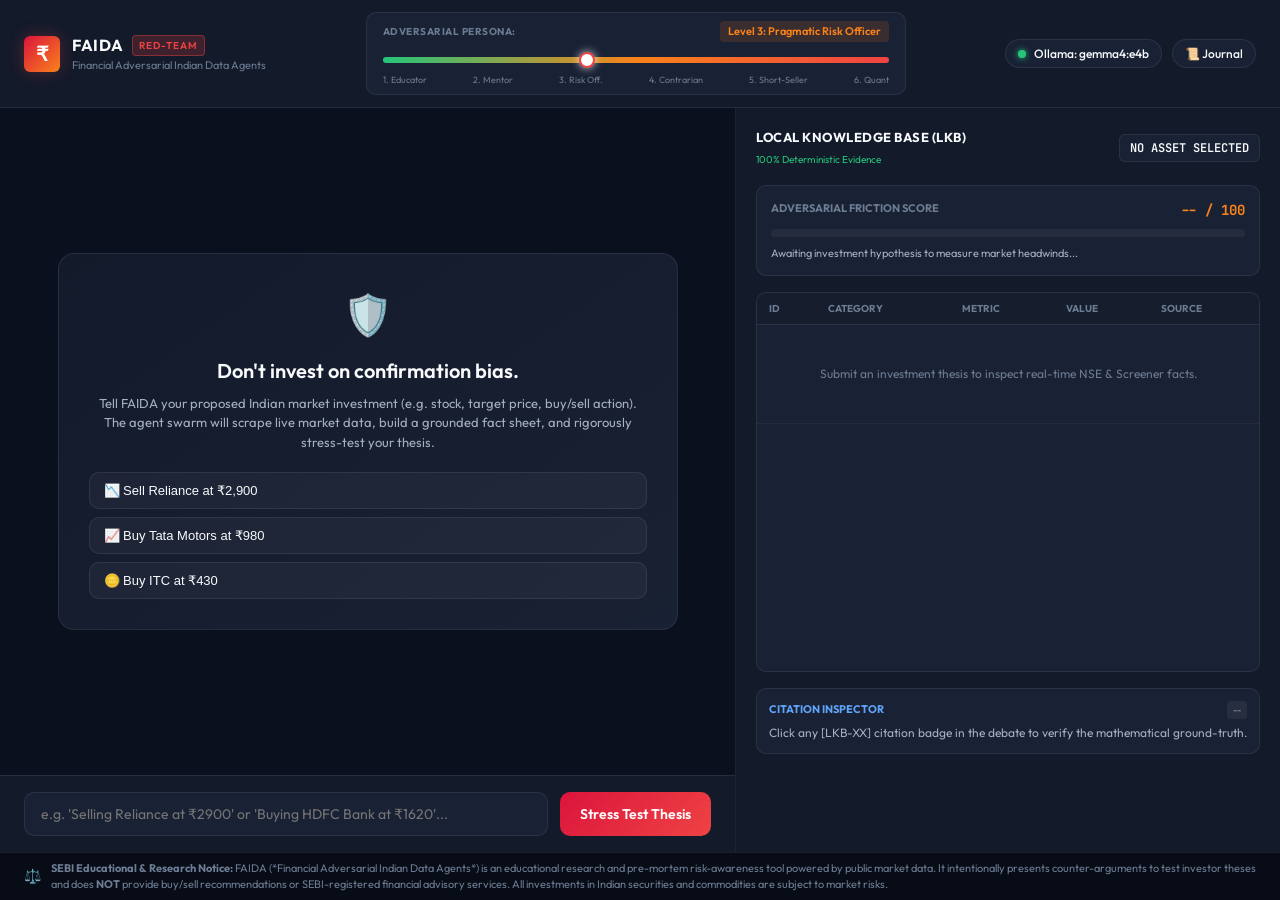
==== frontend/index.html @ bcebb9e6 "feat(phase-3): build FastAPI IPC server, glassmorphic dark UI, and main PyWebView launcher" ====
<!DOCTYPE html>
<html lang="en">
<head>
  <meta charset="UTF-8">
  <meta name="viewport" content="width=device-width, initial-scale=1.0">
  <title>FAIDA - Financial Adversarial Indian Data Agents</title>
  <link rel="stylesheet" href="css/styles.css">
  <link rel="preconnect" href="https://fonts.googleapis.com">
  <link rel="preconnect" href="https://fonts.gstatic.com" crossorigin>
  <link href="https://fonts.googleapis.com/css2?family=Outfit:wght@300;400;500;600;700&family=JetBrains+Mono:wght@400;500&display=swap" rel="stylesheet">
</head>
<body>
  <div class="app-container">
    <!-- Top Header -->
    <header class="app-header">
      <div class="header-left">
        <div class="logo-mark">
          <span class="logo-symbol">₹</span>
          <div class="logo-text">
            <h1>FAIDA <span class="logo-badge">RED-TEAM</span></h1>
            <p class="tagline">Financial Adversarial Indian Data Agents</p>
          </div>
        </div>
      </div>

      <div class="header-center">
        <!-- Tone Continuum Slider -->
        <div class="tone-slider-container">
          <div class="tone-label-row">
            <span class="slider-title">ADVERSARIAL PERSONA:</span>
            <span id="tone-badge" class="tone-badge-highlight">Level 3: Pragmatic Risk Officer</span>
          </div>
          <input type="range" id="tone-slider" min="1" max="6" value="3" step="1" class="slider">
          <div class="slider-ticks">
            <span title="Level 1: Socratic Educator">1. Educator</span>
            <span title="Level 2: Mindful Mentor">2. Mentor</span>
            <span title="Level 3: Risk Officer">3. Risk Off.</span>
            <span title="Level 4: Cynical Contrarian">4. Contrarian</span>
            <span title="Level 5: Short-Seller">5. Short-Seller</span>
            <span title="Level 6: Quant Forensic">6. Quant</span>
          </div>
        </div>
      </div>

      <div class="header-right">
        <button id="provider-btn" class="pill-btn" title="Toggle Inference Provider">
          <span class="status-dot online"></span>
          <span id="provider-label">Ollama: gemma4:e4b</span>
        </button>
        <button id="history-btn" class="pill-btn secondary" title="View Past Decisions Journal">
          <span>📜 Journal</span>
        </button>
      </div>
    </header>

    <!-- Main Workspace Split -->
    <main class="main-workspace">
      <!-- Left: Interactive Chat & Red-Team Arena -->
      <section class="chat-pane">
        <div class="chat-history" id="chat-stream">
          <!-- Welcome Card -->
          <div class="welcome-card" id="welcome-card">
            <div class="welcome-icon">🛡️</div>
            <h2>Don't invest on confirmation bias.</h2>
            <p>Tell FAIDA your proposed Indian market investment (e.g. stock, target price, buy/sell action). The agent swarm will scrape live market data, build a grounded fact sheet, and rigorously stress-test your thesis.</p>
            
            <div class="suggestion-chips">
              <button class="chip" data-query="Thinking of selling Reliance at ₹2,900 because crude prices are volatile">
                📉 Sell Reliance at ₹2,900
              </button>
              <button class="chip" data-query="Want to buy Tata Motors at ₹980 anticipating commercial vehicle expansion">
                📈 Buy Tata Motors at ₹980
              </button>
              <button class="chip" data-query="Planning to buy ITC at ₹430 for safe dividend yield">
                🪙 Buy ITC at ₹430
              </button>
            </div>
          </div>
        </div>

        <!-- Chat Input Bar -->
        <div class="input-container">
          <form id="thesis-form" class="input-form">
            <input 
              type="text" 
              id="user-input" 
              placeholder="e.g. 'Selling Reliance at ₹2900' or 'Buying HDFC Bank at ₹1620'..." 
              autocomplete="off" 
              required
            />
            <button type="submit" id="submit-btn" class="send-btn">
              <span id="btn-text">Stress Test Thesis</span>
              <div id="btn-spinner" class="spinner hidden"></div>
            </button>
          </form>
        </div>
      </section>

      <!-- Right: Grounded Local Knowledge Base (LKB) & Risk Radar -->
      <section class="lkb-pane">
        <div class="pane-header">
          <div class="pane-title">
            <h3>LOCAL KNOWLEDGE BASE (LKB)</h3>
            <span class="grounded-tag">100% Deterministic Evidence</span>
          </div>
          <span id="lkb-symbol-badge" class="symbol-pill">NO ASSET SELECTED</span>
        </div>

        <!-- Risk Gauge Card -->
        <div class="risk-gauge-card">
          <div class="gauge-header">
            <span>ADVERSARIAL FRICTION SCORE</span>
            <span id="friction-score-val" class="score-display">-- / 100</span>
          </div>
          <div class="progress-bar-bg">
            <div id="friction-progress" class="progress-bar-fill" style="width: 0%;"></div>
          </div>
          <p id="friction-desc" class="gauge-subtext">Awaiting investment hypothesis to measure market headwinds...</p>
        </div>

        <!-- LKB Fact Table -->
        <div class="lkb-table-container">
          <table class="lkb-table">
            <thead>
              <tr>
                <th>ID</th>
                <th>Category</th>
                <th>Metric</th>
                <th>Value</th>
                <th>Source</th>
              </tr>
            </thead>
            <tbody id="lkb-tbody">
              <tr>
                <td colspan="5" class="empty-table-msg">
                  Submit an investment thesis to inspect real-time NSE & Screener facts.
                </td>
              </tr>
            </tbody>
          </table>
        </div>

        <!-- Selected Evidence Detail Box -->
        <div class="evidence-box" id="evidence-box">
          <div class="evidence-box-header">
            <span id="evidence-id">CITATION INSPECTOR</span>
            <span id="evidence-source" class="src-tag">--</span>
          </div>
          <p id="evidence-context" class="evidence-text">Click any [LKB-XX] citation badge in the debate to verify the mathematical ground-truth.</p>
        </div>
      </section>
    </main>

    <!-- Settings Modal -->
    <div id="settings-modal" class="modal hidden">
      <div class="modal-content">
        <div class="modal-header">
          <h3>Inference Settings</h3>
          <button id="close-settings-btn" class="close-btn">&times;</button>
        </div>
        <div class="modal-body">
          <div class="setting-group">
            <label>Active Provider:</label>
            <select id="setting-provider-select">
              <option value="ollama">Local Ollama (Offline)</option>
              <option value="groq">Groq Cloud API (Ultra-Fast)</option>
            </select>
          </div>
          <div class="setting-group">
            <label>Local Ollama Model:</label>
            <input type="text" id="setting-ollama-model" value="gemma4:e4b" placeholder="e.g. gemma4:e4b or qwen3.5:4b">
          </div>
          <div class="setting-group">
            <label>Groq API Key (Optional for cloud):</label>
            <input type="password" id="setting-groq-key" placeholder="gsk_...">
          </div>
          <button id="save-settings-btn" class="save-btn">Save Configuration</button>
        </div>
      </div>
    </div>

    <!-- Permanent SEBI Educational Disclaimer Footer -->
    <footer class="app-footer">
      <div class="disclaimer-content">
        <span class="alert-icon">⚖️</span>
        <p>
          <strong>SEBI Educational & Research Notice:</strong> FAIDA (*Financial Adversarial Indian Data Agents*) is an educational research and pre-mortem risk-awareness tool powered by public market data. It intentionally presents counter-arguments to test investor theses and does <strong>NOT</strong> provide buy/sell recommendations or SEBI-registered financial advisory services. All investments in Indian securities and commodities are subject to market risks.
        </p>
      </div>
    </footer>
  </div>

  <script src="js/app.js"></script>
</body>
</html>
---- frontend/css/styles.css ----
:root {
  --bg-main: hsl(224, 45%, 8%);
  --bg-surface: hsl(222, 38%, 12%);
  --bg-card: hsl(222, 35%, 15%);
  --border-subtle: rgba(255, 255, 255, 0.08);
  --border-accent: rgba(239, 68, 68, 0.4);
  
  --text-primary: hsl(210, 40%, 98%);
  --text-secondary: hsl(215, 20%, 70%);
  --text-muted: hsl(215, 15%, 50%);

  --accent-red: hsl(0, 84%, 60%);
  --accent-crimson: hsl(348, 83%, 47%);
  --accent-orange: hsl(28, 95%, 54%);
  --accent-green: hsl(152, 68%, 46%);
  --accent-blue: hsl(217, 91%, 60%);
  --accent-purple: hsl(265, 89%, 66%);

  --font-main: 'Outfit', -apple-system, BlinkMacSystemFont, sans-serif;
  --font-mono: 'JetBrains Mono', monospace;
  
  --radius-sm: 6px;
  --radius-md: 10px;
  --radius-lg: 16px;
}

* {
  box-sizing: border-box;
  margin: 0;
  padding: 0;
}

body {
  background-color: var(--bg-main);
  color: var(--text-primary);
  font-family: var(--font-main);
  font-size: 14px;
  line-height: 1.5;
  overflow: hidden;
  height: 100vh;
}

.app-container {
  display: flex;
  flex-direction: column;
  height: 100vh;
}

/* Header */
.app-header {
  display: flex;
  justify-content: space-between;
  align-items: center;
  padding: 12px 24px;
  background-color: var(--bg-surface);
  border-bottom: 1px solid var(--border-subtle);
  gap: 20px;
}

.header-left .logo-mark {
  display: flex;
  align-items: center;
  gap: 12px;
}

.logo-symbol {
  display: flex;
  align-items: center;
  justify-content: center;
  width: 36px;
  height: 36px;
  border-radius: var(--radius-sm);
  background: linear-gradient(135deg, var(--accent-crimson), var(--accent-orange));
  font-size: 20px;
  font-weight: 700;
  color: #fff;
  box-shadow: 0 0 16px rgba(239, 68, 68, 0.3);
}

.logo-text h1 {
  font-size: 16px;
  font-weight: 700;
  letter-spacing: 0.5px;
  display: flex;
  align-items: center;
  gap: 8px;
}

.logo-badge {
  font-size: 10px;
  padding: 2px 6px;
  background-color: rgba(239, 68, 68, 0.2);
  color: var(--accent-red);
  border: 1px solid var(--border-accent);
  border-radius: 4px;
  font-weight: 600;
  letter-spacing: 1px;
}

.tagline {
  font-size: 11px;
  color: var(--text-muted);
}

/* Tone Slider */
.header-center {
  flex: 1;
  max-width: 540px;
}

.tone-slider-container {
  background: var(--bg-card);
  padding: 8px 16px;
  border-radius: var(--radius-md);
  border: 1px solid var(--border-subtle);
}

.tone-label-row {
  display: flex;
  justify-content: space-between;
  align-items: center;
  margin-bottom: 6px;
}

.slider-title {
  font-size: 10px;
  font-weight: 700;
  color: var(--text-muted);
  letter-spacing: 0.5px;
}

.tone-badge-highlight {
  font-size: 11px;
  font-weight: 600;
  color: var(--accent-orange);
  background: rgba(249, 115, 22, 0.15);
  padding: 2px 8px;
  border-radius: 4px;
}

.slider {
  width: 100%;
  height: 6px;
  appearance: none;
  background: linear-gradient(90deg, var(--accent-green) 0%, var(--accent-orange) 50%, var(--accent-red) 100%);
  border-radius: 3px;
  outline: none;
  cursor: pointer;
}

.slider::-webkit-slider-thumb {
  appearance: none;
  width: 16px;
  height: 16px;
  border-radius: 50%;
  background: #ffffff;
  border: 2px solid var(--accent-red);
  cursor: pointer;
  box-shadow: 0 0 8px rgba(255, 255, 255, 0.8);
  transition: transform 0.1s;
}

.slider::-webkit-slider-thumb:hover {
  transform: scale(1.2);
}

.slider-ticks {
  display: flex;
  justify-content: space-between;
  margin-top: 4px;
  font-size: 9px;
  color: var(--text-muted);
}

/* Header Buttons */
.header-right {
  display: flex;
  gap: 10px;
}

.pill-btn {
  display: flex;
  align-items: center;
  gap: 8px;
  padding: 6px 12px;
  background-color: var(--bg-card);
  border: 1px solid var(--border-subtle);
  border-radius: 20px;
  color: var(--text-primary);
  font-family: var(--font-main);
  font-size: 12px;
  font-weight: 500;
  cursor: pointer;
  transition: all 0.2s ease;
}

.pill-btn:hover {
  border-color: rgba(255, 255, 255, 0.2);
  background-color: hsl(222, 35%, 18%);
}

.status-dot {
  width: 8px;
  height: 8px;
  border-radius: 50%;
}

.status-dot.online {
  background-color: var(--accent-green);
  box-shadow: 0 0 6px var(--accent-green);
}

/* Workspace Split */
.main-workspace {
  display: grid;
  grid-template-columns: 1.15fr 0.85fr;
  flex: 1;
  overflow: hidden;
}

/* Left: Chat Pane */
.chat-pane {
  display: flex;
  flex-direction: column;
  border-right: 1px solid var(--border-subtle);
  height: 100%;
}

.chat-history {
  flex: 1;
  overflow-y: auto;
  padding: 24px;
  display: flex;
  flex-direction: column;
  gap: 20px;
}

.welcome-card {
  background: linear-gradient(145deg, var(--bg-surface), var(--bg-card));
  border: 1px solid var(--border-subtle);
  border-radius: var(--radius-lg);
  padding: 30px;
  text-align: center;
  max-width: 620px;
  margin: auto;
}

.welcome-icon {
  font-size: 40px;
  margin-bottom: 12px;
}

.welcome-card h2 {
  font-size: 20px;
  font-weight: 600;
  margin-bottom: 8px;
}

.welcome-card p {
  color: var(--text-secondary);
  font-size: 13px;
  margin-bottom: 20px;
}

.suggestion-chips {
  display: flex;
  flex-direction: column;
  gap: 8px;
}

.chip {
  background: rgba(255, 255, 255, 0.04);
  border: 1px solid var(--border-subtle);
  padding: 10px 14px;
  border-radius: var(--radius-md);
  color: var(--text-primary);
  font-size: 13px;
  text-align: left;
  cursor: pointer;
  transition: all 0.2s ease;
}

.chip:hover {
  background: rgba(239, 68, 68, 0.1);
  border-color: var(--border-accent);
  transform: translateX(4px);
}

/* Chat Input */
.input-container {
  padding: 16px 24px;
  background: var(--bg-surface);
  border-top: 1px solid var(--border-subtle);
}

.input-form {
  display: flex;
  gap: 12px;
}

.input-form input {
  flex: 1;
  background: var(--bg-card);
  border: 1px solid var(--border-subtle);
  border-radius: var(--radius-md);
  padding: 12px 16px;
  color: var(--text-primary);
  font-family: var(--font-main);
  font-size: 14px;
  outline: none;
  transition: border-color 0.2s;
}

.input-form input:focus {
  border-color: var(--accent-red);
}

.send-btn {
  background: linear-gradient(135deg, var(--accent-crimson), var(--accent-red));
  border: none;
  border-radius: var(--radius-md);
  color: #fff;
  font-family: var(--font-main);
  font-weight: 600;
  font-size: 14px;
  padding: 0 20px;
  cursor: pointer;
  display: flex;
  align-items: center;
  gap: 8px;
  transition: opacity 0.2s;
}

.send-btn:hover {
  opacity: 0.9;
}

/* Results Cards */
.analysis-turn {
  display: flex;
  flex-direction: column;
  gap: 14px;
  animation: fadeIn 0.3s ease-in-out;
}

.user-thesis-bubble {
  align-self: flex-end;
  background: hsl(217, 45%, 22%);
  border: 1px solid rgba(59, 130, 246, 0.3);
  padding: 12px 18px;
  border-radius: var(--radius-md) var(--radius-md) 2px var(--radius-md);
  max-width: 80%;
  font-size: 14px;
}

.adversarial-card {
  background: var(--bg-surface);
  border: 1px solid var(--border-subtle);
  border-left: 4px solid var(--accent-red);
  border-radius: var(--radius-lg);
  padding: 20px;
  display: flex;
  flex-direction: column;
  gap: 14px;
}

.verdict-header {
  display: flex;
  justify-content: space-between;
  align-items: center;
  border-bottom: 1px solid var(--border-subtle);
  padding-bottom: 10px;
}

.verdict-badge {
  font-size: 12px;
  font-weight: 700;
  padding: 4px 10px;
  border-radius: var(--radius-sm);
  background: rgba(239, 68, 68, 0.2);
  color: var(--accent-red);
  border: 1px solid var(--border-accent);
}

.adversarial-body {
  font-size: 13.5px;
  color: var(--text-secondary);
  line-height: 1.6;
  white-space: pre-wrap;
}

/* Citations inside debate */
.citation-badge {
  display: inline-block;
  background: rgba(59, 130, 246, 0.2);
  color: #60a5fa;
  border: 1px solid rgba(59, 130, 246, 0.4);
  font-family: var(--font-mono);
  font-size: 11px;
  padding: 1px 6px;
  border-radius: 4px;
  margin: 0 3px;
  cursor: pointer;
  transition: all 0.2s;
}

.citation-badge:hover {
  background: rgba(59, 130, 246, 0.4);
  transform: translateY(-1px);
}

/* Right: LKB Pane */
.lkb-pane {
  background: var(--bg-surface);
  display: flex;
  flex-direction: column;
  padding: 20px;
  gap: 16px;
  overflow-y: auto;
}

.pane-header {
  display: flex;
  justify-content: space-between;
  align-items: center;
}

.pane-title h3 {
  font-size: 13px;
  font-weight: 700;
  letter-spacing: 0.5px;
}

.grounded-tag {
  font-size: 10px;
  color: var(--accent-green);
}

.symbol-pill {
  font-family: var(--font-mono);
  font-size: 12px;
  font-weight: 600;
  background: var(--bg-card);
  border: 1px solid var(--border-subtle);
  padding: 4px 10px;
  border-radius: var(--radius-sm);
  color: var(--text-primary);
}

/* Risk Gauge */
.risk-gauge-card {
  background: var(--bg-card);
  border: 1px solid var(--border-subtle);
  border-radius: var(--radius-md);
  padding: 14px;
}

.gauge-header {
  display: flex;
  justify-content: space-between;
  font-size: 11px;
  font-weight: 700;
  color: var(--text-muted);
  margin-bottom: 8px;
}

.score-display {
  font-family: var(--font-mono);
  font-size: 14px;
  font-weight: 700;
  color: var(--accent-orange);
}

.progress-bar-bg {
  height: 8px;
  background: rgba(255, 255, 255, 0.05);
  border-radius: 4px;
  overflow: hidden;
  margin-bottom: 8px;
}

.progress-bar-fill {
  height: 100%;
  background: linear-gradient(90deg, var(--accent-green), var(--accent-orange), var(--accent-red));
  transition: width 0.6s ease;
}

.gauge-subtext {
  font-size: 11px;
  color: var(--text-secondary);
}

/* LKB Table */
.lkb-table-container {
  flex: 1;
  background: var(--bg-card);
  border: 1px solid var(--border-subtle);
  border-radius: var(--radius-md);
  overflow-y: auto;
  max-height: 380px;
}

.lkb-table {
  width: 100%;
  border-collapse: collapse;
  font-size: 12px;
  text-align: left;
}

.lkb-table th {
  position: sticky;
  top: 0;
  background: hsl(222, 35%, 13%);
  padding: 8px 12px;
  font-size: 10px;
  color: var(--text-muted);
  text-transform: uppercase;
  border-bottom: 1px solid var(--border-subtle);
}

.lkb-table td {
  padding: 8px 12px;
  border-bottom: 1px solid rgba(255, 255, 255, 0.04);
}

.lkb-table tr.highlighted {
  background: rgba(59, 130, 246, 0.2);
}

.fact-id {
  font-family: var(--font-mono);
  color: #60a5fa;
}

.category-tag {
  font-size: 9px;
  padding: 2px 6px;
  border-radius: 3px;
  background: rgba(255, 255, 255, 0.06);
  color: var(--text-secondary);
}

.empty-table-msg {
  text-align: center;
  color: var(--text-muted);
  padding: 40px !important;
}

/* Evidence Detail Box */
.evidence-box {
  background: var(--bg-card);
  border: 1px solid var(--border-subtle);
  border-radius: var(--radius-md);
  padding: 12px;
}

.evidence-box-header {
  display: flex;
  justify-content: space-between;
  margin-bottom: 6px;
  font-size: 11px;
  font-weight: 700;
  color: #60a5fa;
}

.src-tag {
  font-size: 9px;
  padding: 2px 6px;
  background: rgba(255, 255, 255, 0.06);
  border-radius: 3px;
  color: var(--text-muted);
}

.evidence-text {
  font-size: 12px;
  color: var(--text-secondary);
  line-height: 1.4;
}

/* Modal */
.modal {
  position: fixed;
  top: 0;
  left: 0;
  right: 0;
  bottom: 0;
  background: rgba(0, 0, 0, 0.7);
  display: flex;
  align-items: center;
  justify-content: center;
  z-index: 100;
}

.modal.hidden {
  display: none;
}

.modal-content {
  background: var(--bg-surface);
  border: 1px solid var(--border-subtle);
  border-radius: var(--radius-lg);
  width: 440px;
  padding: 24px;
}

.modal-header {
  display: flex;
  justify-content: space-between;
  align-items: center;
  margin-bottom: 20px;
}

.close-btn {
  background: none;
  border: none;
  font-size: 20px;
  color: var(--text-muted);
  cursor: pointer;
}

.setting-group {
  margin-bottom: 16px;
  display: flex;
  flex-direction: column;
  gap: 6px;
}

.setting-group label {
  font-size: 12px;
  color: var(--text-secondary);
}

.setting-group select,
.setting-group input {
  background: var(--bg-card);
  border: 1px solid var(--border-subtle);
  padding: 10px;
  border-radius: var(--radius-sm);
  color: var(--text-primary);
  font-family: var(--font-main);
  outline: none;
}

.save-btn {
  width: 100%;
  padding: 12px;
  background: var(--accent-red);
  color: #fff;
  border: none;
  border-radius: var(--radius-sm);
  font-weight: 600;
  cursor: pointer;
  margin-top: 10px;
}

/* Footer */
.app-footer {
  background-color: hsl(224, 45%, 6%);
  border-top: 1px solid var(--border-subtle);
  padding: 8px 24px;
}

.disclaimer-content {
  display: flex;
  align-items: center;
  gap: 10px;
  font-size: 11px;
  color: var(--text-muted);
  line-height: 1.4;
}

.alert-icon {
  font-size: 14px;
}

/* Spinner & Animations */
.spinner {
  width: 16px;
  height: 16px;
  border: 2px solid rgba(255, 255, 255, 0.3);
  border-top-color: #fff;
  border-radius: 50%;
  animation: spin 0.8s linear infinite;
}

.spinner.hidden {
  display: none;
}

@keyframes spin {
  to { transform: rotate(360deg); }
}

@keyframes fadeIn {
  from { opacity: 0; transform: translateY(8px); }
  to { opacity: 1; transform: translateY(0); }
}
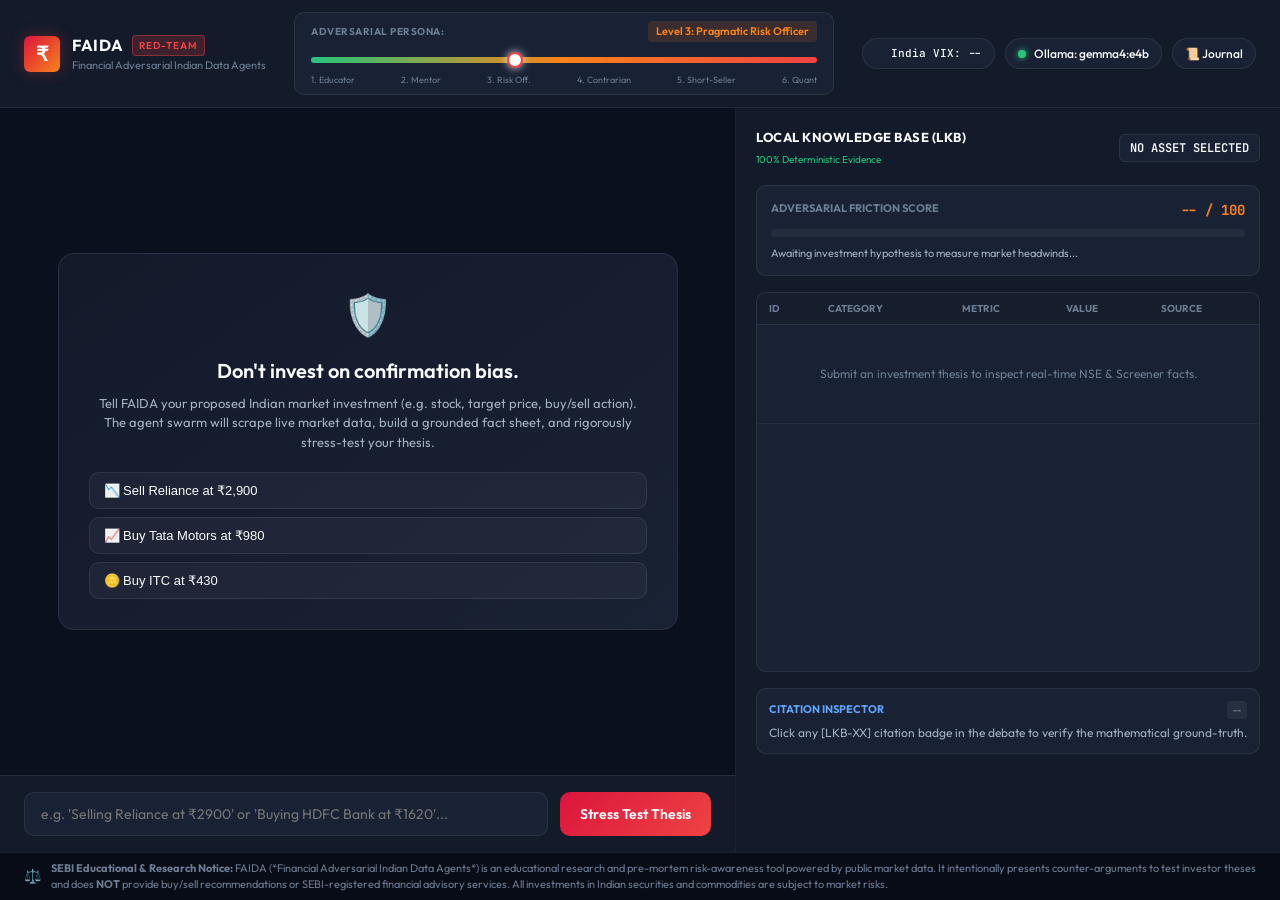
==== commit e25854c5: "feat: add cognitive bias detector, India VIX weather gauge, macro scenario simulator, and printable " ====
--- a/frontend/index.html
+++ b/frontend/index.html
@@ -43,6 +43,10 @@
       </div>
 
       <div class="header-right">
+        <div id="vix-pill" class="pill-btn vix-pill" title="India VIX Market Volatility Weather Gauge">
+          <span id="vix-dot" class="status-dot"></span>
+          <span id="vix-label">India VIX: --</span>
+        </div>
         <button id="provider-btn" class="pill-btn" title="Toggle Inference Provider">
           <span class="status-dot online"></span>
           <span id="provider-label">Ollama: gemma4:e4b</span>
@@ -179,6 +183,22 @@
       </div>
     </div>
 
+    <!-- Decision Journal History Modal -->
+    <div id="history-modal" class="modal hidden">
+      <div class="modal-content history-modal-content">
+        <div class="modal-header">
+          <h3>📜 Past Investment Theses Journal</h3>
+          <button id="close-history-btn" class="close-btn">&times;</button>
+        </div>
+        <div class="modal-body">
+          <p class="history-subtext">Review past investment decisions and adversarial warnings recorded in DuckDB.</p>
+          <div class="history-list-container" id="history-list">
+            <p class="empty-table-msg">Loading history...</p>
+          </div>
+        </div>
+      </div>
+    </div>
+
     <!-- Permanent SEBI Educational Disclaimer Footer -->
     <footer class="app-footer">
       <div class="disclaimer-content">
--- a/frontend/css/styles.css
+++ b/frontend/css/styles.css
@@ -603,6 +603,97 @@
   padding: 24px;
 }
 
+.history-modal-content {
+  width: 620px;
+  max-height: 80vh;
+  display: flex;
+  flex-direction: column;
+}
+
+.history-subtext {
+  font-size: 12px;
+  color: var(--text-muted);
+  margin-bottom: 14px;
+}
+
+.history-list-container {
+  overflow-y: auto;
+  max-height: 55vh;
+  display: flex;
+  flex-direction: column;
+  gap: 10px;
+}
+
+.history-card {
+  background: var(--bg-card);
+  border: 1px solid var(--border-subtle);
+  border-radius: var(--radius-md);
+  padding: 12px 16px;
+  cursor: pointer;
+  transition: all 0.2s ease;
+  display: flex;
+  justify-content: space-between;
+  align-items: center;
+}
+
+.history-card:hover {
+  border-color: rgba(255, 255, 255, 0.2);
+  background: hsl(222, 35%, 18%);
+  transform: translateY(-2px);
+}
+
+.history-card-left {
+  display: flex;
+  flex-direction: column;
+  gap: 4px;
+}
+
+.history-title {
+  font-size: 14px;
+  font-weight: 600;
+  display: flex;
+  align-items: center;
+  gap: 8px;
+}
+
+.history-action-badge {
+  font-size: 10px;
+  padding: 2px 6px;
+  border-radius: 4px;
+  font-weight: 700;
+}
+
+.history-action-badge.BUY {
+  background: rgba(34, 197, 94, 0.2);
+  color: var(--accent-green);
+}
+
+.history-action-badge.SELL {
+  background: rgba(239, 68, 68, 0.2);
+  color: var(--accent-red);
+}
+
+.history-verdict {
+  font-size: 11px;
+  color: var(--text-secondary);
+}
+
+.history-card-right {
+  text-align: right;
+}
+
+.history-score {
+  font-family: var(--font-mono);
+  font-size: 14px;
+  font-weight: 700;
+  color: var(--accent-orange);
+}
+
+.history-date {
+  font-size: 10px;
+  color: var(--text-muted);
+}
+
 .modal-header {
   display: flex;
   justify-content: space-between;
@@ -695,3 +786,147 @@
   from { opacity: 0; transform: translateY(8px); }
   to { opacity: 1; transform: translateY(0); }
 }
+
+/* India VIX Pill */
+.vix-pill {
+  cursor: default;
+  font-family: var(--font-mono);
+  font-size: 11px;
+}
+
+/* Cognitive Biases Alert Section */
+.bias-section {
+  background: rgba(245, 158, 11, 0.08);
+  border: 1px solid rgba(245, 158, 11, 0.3);
+  border-radius: var(--radius-md);
+  padding: 14px;
+  margin-top: 10px;
+}
+
+.bias-section h4 {
+  font-size: 12px;
+  color: var(--accent-orange);
+  margin-bottom: 8px;
+  display: flex;
+  align-items: center;
+  gap: 6px;
+}
+
+.bias-card {
+  background: var(--bg-card);
+  border: 1px solid var(--border-subtle);
+  border-left: 3px solid var(--accent-orange);
+  border-radius: var(--radius-sm);
+  padding: 10px 12px;
+  margin-top: 6px;
+}
+
+.bias-title {
+  font-size: 12px;
+  font-weight: 700;
+  color: #fbbf24;
+}
+
+.bias-trap {
+  font-size: 12px;
+  color: var(--text-secondary);
+  margin: 4px 0;
+}
+
+.bias-reframing {
+  font-size: 11.5px;
+  color: #60a5fa;
+  font-weight: 500;
+}
+
+/* Scenario Stress Tester */
+.simulator-card {
+  background: var(--bg-surface);
+  border: 1px solid var(--border-subtle);
+  border-radius: var(--radius-md);
+  padding: 14px;
+  margin-top: 12px;
+}
+
+.simulator-header {
+  font-size: 12px;
+  font-weight: 700;
+  color: var(--text-primary);
+  margin-bottom: 8px;
+  display: flex;
+  align-items: center;
+  gap: 6px;
+}
+
+.sim-buttons {
+  display: flex;
+  flex-wrap: wrap;
+  gap: 8px;
+  margin-bottom: 10px;
+}
+
+.sim-btn {
+  background: var(--bg-card);
+  border: 1px solid var(--border-subtle);
+  color: var(--text-secondary);
+  font-family: var(--font-main);
+  font-size: 11px;
+  padding: 6px 12px;
+  border-radius: 16px;
+  cursor: pointer;
+  transition: all 0.2s ease;
+}
+
+.sim-btn:hover, .sim-btn.active {
+  background: rgba(239, 68, 68, 0.15);
+  border-color: var(--border-accent);
+  color: #fff;
+}
+
+.sim-result-panel {
+  background: var(--bg-card);
+  border-radius: var(--radius-sm);
+  border: 1px solid var(--border-subtle);
+  padding: 10px 12px;
+  font-size: 12px;
+  display: flex;
+  flex-direction: column;
+  gap: 6px;
+}
+
+.sim-impact-tag {
+  font-weight: 700;
+  font-family: var(--font-mono);
+  color: var(--accent-red);
+}
+
+/* One-Pager Export Button */
+.action-buttons-row {
+  display: flex;
+  justify-content: flex-end;
+  gap: 10px;
+  margin-top: 10px;
+  padding-top: 10px;
+  border-top: 1px solid var(--border-subtle);
+}
+
+.export-btn {
+  display: flex;
+  align-items: center;
+  gap: 6px;
+  background: var(--bg-card);
+  border: 1px solid var(--border-subtle);
+  color: var(--text-primary);
+  font-size: 12px;
+  font-weight: 600;
+  padding: 6px 14px;
+  border-radius: var(--radius-sm);
+  cursor: pointer;
+  transition: all 0.2s;
+}
+
+.export-btn:hover {
+  background: hsl(222, 35%, 20%);
+  border-color: rgba(255, 255, 255, 0.25);
+  color: #60a5fa;
+}
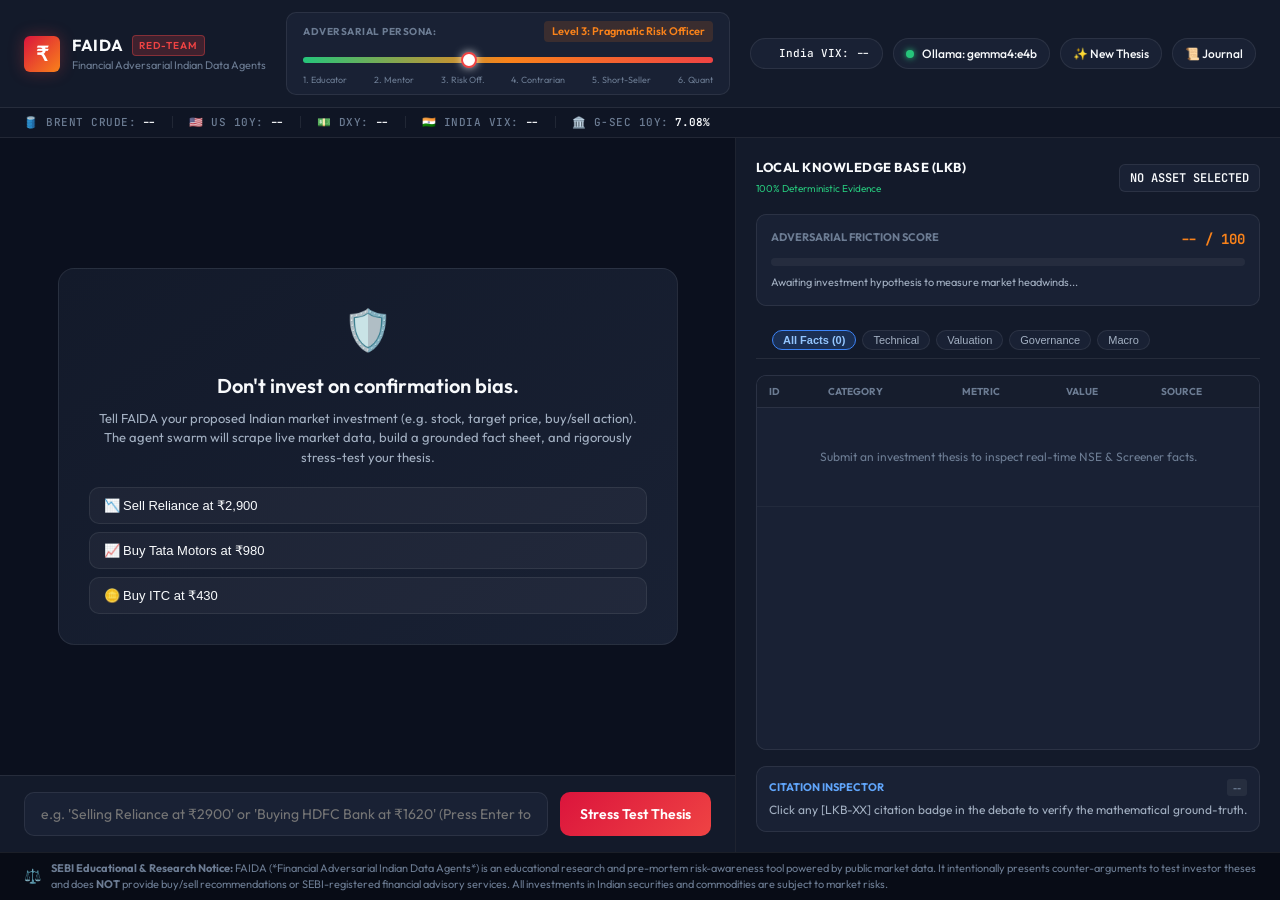
==== commit 50e897bf: "feat(ui): implement desktop UX polish with zero-flash launch, live macro ribbon, real-time swarm ste" ====
--- a/frontend/index.html
+++ b/frontend/index.html
@@ -51,11 +51,44 @@
           <span class="status-dot online"></span>
           <span id="provider-label">Ollama: gemma4:e4b</span>
         </button>
+        <button id="new-thesis-btn" class="pill-btn secondary" title="Clear Workspace & Start New Thesis (Ctrl+N)">
+          <span>✨ New Thesis</span>
+        </button>
         <button id="history-btn" class="pill-btn secondary" title="View Past Decisions Journal">
           <span>📜 Journal</span>
         </button>
       </div>
     </header>
+
+    <!-- Global Macro Telemetry Ribbon (FRED, India VIX & CCIL) -->
+    <div class="macro-ribbon" id="macro-ribbon">
+      <div class="macro-ribbon-inner">
+        <div class="macro-item" title="Brent Crude Oil Spot (USD / Barrel via FRED)">
+          <span class="macro-label">🛢️ BRENT CRUDE:</span>
+          <span class="macro-val" id="macro-brent">--</span>
+        </div>
+        <div class="macro-divider"></div>
+        <div class="macro-item" title="US 10-Year Treasury Constant Maturity Yield via FRED">
+          <span class="macro-label">🇺🇸 US 10Y:</span>
+          <span class="macro-val" id="macro-us10y">--</span>
+        </div>
+        <div class="macro-divider"></div>
+        <div class="macro-item" title="Broad US Dollar Index (DXY) via FRED">
+          <span class="macro-label">💵 DXY:</span>
+          <span class="macro-val" id="macro-dxy">--</span>
+        </div>
+        <div class="macro-divider"></div>
+        <div class="macro-item" title="India VIX Volatility Weather Gauge">
+          <span class="macro-label">🇮🇳 INDIA VIX:</span>
+          <span class="macro-val" id="macro-vix">--</span>
+        </div>
+        <div class="macro-divider"></div>
+        <div class="macro-item" title="India 10-Year Sovereign Benchmark G-Sec Yield">
+          <span class="macro-label">🏛️ G-SEC 10Y:</span>
+          <span class="macro-val" id="macro-gsec">7.08%</span>
+        </div>
+      </div>
+    </div>
 
     <!-- Main Workspace Split -->
     <main class="main-workspace">
@@ -88,7 +121,7 @@
             <input 
               type="text" 
               id="user-input" 
-              placeholder="e.g. 'Selling Reliance at ₹2900' or 'Buying HDFC Bank at ₹1620'..." 
+              placeholder="e.g. 'Selling Reliance at ₹2900' or 'Buying HDFC Bank at ₹1620' (Press Enter to submit)..." 
               autocomplete="off" 
               required
             />
@@ -120,6 +153,15 @@
             <div id="friction-progress" class="progress-bar-fill" style="width: 0%;"></div>
           </div>
           <p id="friction-desc" class="gauge-subtext">Awaiting investment hypothesis to measure market headwinds...</p>
+        </div>
+
+        <!-- LKB Category Filter Chips -->
+        <div class="lkb-filter-row" id="lkb-filter-row">
+          <button class="filter-chip active" data-category="ALL">All Facts (<span id="count-all">0</span>)</button>
+          <button class="filter-chip" data-category="TECHNICAL">Technical</button>
+          <button class="filter-chip" data-category="VALUATION">Valuation</button>
+          <button class="filter-chip" data-category="GOVERNANCE">Governance</button>
+          <button class="filter-chip" data-category="MACRO">Macro</button>
         </div>
 
         <!-- LKB Fact Table -->
--- a/frontend/css/styles.css
+++ b/frontend/css/styles.css
@@ -930,3 +930,181 @@
   border-color: rgba(255, 255, 255, 0.25);
   color: #60a5fa;
 }
+
+/* Global Macro Telemetry Ribbon */
+.macro-ribbon {
+  background-color: hsl(224, 42%, 10%);
+  border-bottom: 1px solid var(--border-subtle);
+  padding: 6px 24px;
+  font-family: var(--font-mono);
+  font-size: 11px;
+}
+
+.macro-ribbon-inner {
+  display: flex;
+  align-items: center;
+  justify-content: flex-start;
+  gap: 16px;
+  overflow-x: auto;
+  white-space: nowrap;
+}
+
+.macro-item {
+  display: flex;
+  align-items: center;
+  gap: 6px;
+}
+
+.macro-label {
+  color: var(--text-muted);
+  font-weight: 500;
+  letter-spacing: 0.5px;
+}
+
+.macro-val {
+  color: var(--text-primary);
+  font-weight: 600;
+}
+
+.macro-divider {
+  width: 1px;
+  height: 12px;
+  background-color: var(--border-subtle);
+}
+
+/* LKB Category Filter Chips */
+.lkb-filter-row {
+  display: flex;
+  gap: 6px;
+  padding: 8px 16px;
+  background: var(--bg-surface);
+  border-bottom: 1px solid var(--border-subtle);
+  overflow-x: auto;
+}
+
+.filter-chip {
+  background: var(--bg-card);
+  border: 1px solid var(--border-subtle);
+  color: var(--text-secondary);
+  font-size: 11px;
+  font-weight: 500;
+  padding: 3px 10px;
+  border-radius: 12px;
+  cursor: pointer;
+  transition: all 0.15s ease;
+  white-space: nowrap;
+}
+
+.filter-chip:hover {
+  border-color: rgba(255, 255, 255, 0.2);
+  color: var(--text-primary);
+}
+
+.filter-chip.active {
+  background: rgba(59, 130, 246, 0.2);
+  border-color: var(--accent-blue);
+  color: #93c5fd;
+  font-weight: 600;
+}
+
+/* Real-Time Swarm Progress Stepper */
+.swarm-stepper {
+  background: var(--bg-surface);
+  border: 1px solid var(--border-subtle);
+  border-left: 4px solid var(--accent-blue);
+  border-radius: var(--radius-md);
+  padding: 16px;
+  margin-bottom: 16px;
+  display: flex;
+  flex-direction: column;
+  gap: 10px;
+  animation: fadeIn 0.3s ease-in;
+}
+
+.stepper-header {
+  display: flex;
+  align-items: center;
+  justify-content: space-between;
+  font-size: 12px;
+  font-weight: 600;
+  color: var(--text-primary);
+}
+
+.stepper-steps-list {
+  display: flex;
+  flex-direction: column;
+  gap: 8px;
+}
+
+.stepper-step {
+  display: flex;
+  align-items: center;
+  gap: 10px;
+  font-size: 12px;
+  color: var(--text-muted);
+  transition: all 0.2s ease;
+}
+
+.stepper-step.active {
+  color: var(--accent-blue);
+  font-weight: 600;
+}
+
+.stepper-step.done {
+  color: var(--accent-green);
+}
+
+.step-icon {
+  width: 18px;
+  height: 18px;
+  border-radius: 50%;
+  display: flex;
+  align-items: center;
+  justify-content: center;
+  font-size: 10px;
+  background: var(--bg-card);
+  border: 1px solid var(--border-subtle);
+}
+
+.stepper-step.active .step-icon {
+  background: var(--accent-blue);
+  color: #fff;
+  border-color: var(--accent-blue);
+  box-shadow: 0 0 8px rgba(59, 130, 246, 0.5);
+  animation: pulse 1.2s infinite;
+}
+
+.stepper-step.done .step-icon {
+  background: var(--accent-green);
+  color: #fff;
+  border-color: var(--accent-green);
+}
+
+@keyframes pulse {
+  0% { transform: scale(1); opacity: 1; }
+  50% { transform: scale(1.15); opacity: 0.8; }
+  100% { transform: scale(1); opacity: 1; }
+}
+
+@keyframes fadeIn {
+  from { opacity: 0; transform: translateY(6px); }
+  to { opacity: 1; transform: translateY(0); }
+}
+
+.rebuttal-btn {
+  background: transparent;
+  border: 1px solid rgba(239, 68, 68, 0.3);
+  color: var(--accent-red);
+  font-size: 11.5px;
+  font-weight: 600;
+  padding: 4px 10px;
+  border-radius: var(--radius-sm);
+  cursor: pointer;
+  transition: all 0.2s;
+}
+
+.rebuttal-btn:hover {
+  background: rgba(239, 68, 68, 0.15);
+  border-color: var(--accent-red);
+}
+
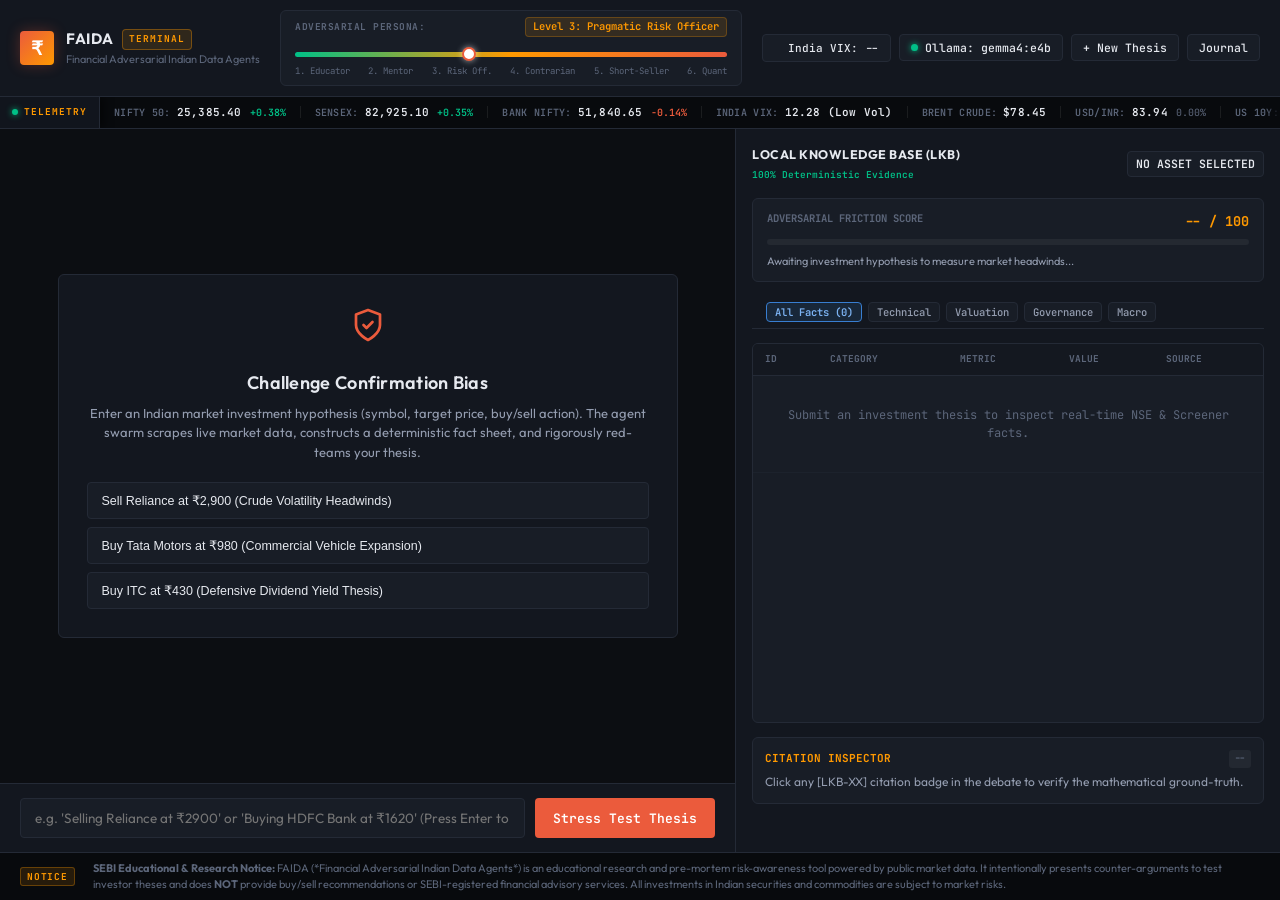
==== commit 7983e9b4: "feat: Zerodha/Bloomberg dark theme, looping ticker, deep web search, query-aware LKB & journal priva" ====
--- a/frontend/index.html
+++ b/frontend/index.html
@@ -4,10 +4,11 @@
   <meta charset="UTF-8">
   <meta name="viewport" content="width=device-width, initial-scale=1.0">
   <title>FAIDA - Financial Adversarial Indian Data Agents</title>
-  <link rel="stylesheet" href="css/styles.css">
   <link rel="preconnect" href="https://fonts.googleapis.com">
   <link rel="preconnect" href="https://fonts.gstatic.com" crossorigin>
-  <link href="https://fonts.googleapis.com/css2?family=Outfit:wght@300;400;500;600;700&family=JetBrains+Mono:wght@400;500&display=swap" rel="stylesheet">
+  <link href="https://fonts.googleapis.com/css2?family=Outfit:wght@300;400;500;600;700&family=JetBrains+Mono:wght@400;500;600&display=swap" rel="stylesheet">
+  <script src="js/marked.min.js"></script>
+  <link rel="stylesheet" href="css/styles.css?v=3.0">
 </head>
 <body>
   <div class="app-container">
@@ -17,7 +18,7 @@
         <div class="logo-mark">
           <span class="logo-symbol">₹</span>
           <div class="logo-text">
-            <h1>FAIDA <span class="logo-badge">RED-TEAM</span></h1>
+            <h1>FAIDA <span class="logo-badge">TERMINAL</span></h1>
             <p class="tagline">Financial Adversarial Indian Data Agents</p>
           </div>
         </div>
@@ -52,40 +53,192 @@
           <span id="provider-label">Ollama: gemma4:e4b</span>
         </button>
         <button id="new-thesis-btn" class="pill-btn secondary" title="Clear Workspace & Start New Thesis (Ctrl+N)">
-          <span>✨ New Thesis</span>
+          <span>+ New Thesis</span>
         </button>
         <button id="history-btn" class="pill-btn secondary" title="View Past Decisions Journal">
-          <span>📜 Journal</span>
+          <span>Journal</span>
         </button>
       </div>
     </header>
 
-    <!-- Global Macro Telemetry Ribbon (FRED, India VIX & CCIL) -->
+    <!-- Global Macro Telemetry Ribbon (Infinite Looping Ticker) -->
     <div class="macro-ribbon" id="macro-ribbon">
-      <div class="macro-ribbon-inner">
-        <div class="macro-item" title="Brent Crude Oil Spot (USD / Barrel via FRED)">
-          <span class="macro-label">🛢️ BRENT CRUDE:</span>
-          <span class="macro-val" id="macro-brent">--</span>
-        </div>
-        <div class="macro-divider"></div>
-        <div class="macro-item" title="US 10-Year Treasury Constant Maturity Yield via FRED">
-          <span class="macro-label">🇺🇸 US 10Y:</span>
-          <span class="macro-val" id="macro-us10y">--</span>
-        </div>
-        <div class="macro-divider"></div>
-        <div class="macro-item" title="Broad US Dollar Index (DXY) via FRED">
-          <span class="macro-label">💵 DXY:</span>
-          <span class="macro-val" id="macro-dxy">--</span>
-        </div>
-        <div class="macro-divider"></div>
-        <div class="macro-item" title="India VIX Volatility Weather Gauge">
-          <span class="macro-label">🇮🇳 INDIA VIX:</span>
-          <span class="macro-val" id="macro-vix">--</span>
-        </div>
-        <div class="macro-divider"></div>
-        <div class="macro-item" title="India 10-Year Sovereign Benchmark G-Sec Yield">
-          <span class="macro-label">🏛️ G-SEC 10Y:</span>
-          <span class="macro-val" id="macro-gsec">7.08%</span>
+      <div class="ticker-badge">
+        <span class="ticker-dot"></span>
+        <span class="ticker-badge-text">TELEMETRY</span>
+      </div>
+      <div class="macro-ticker-wrapper">
+        <div class="macro-ticker-track">
+          <!-- Group 1 -->
+          <div class="ticker-group">
+            <div class="macro-item" title="Nifty 50 Benchmark Index">
+              <span class="macro-label">NIFTY 50:</span>
+              <span class="macro-val">25,385.40</span>
+              <span class="ticker-change up">+0.38%</span>
+            </div>
+            <div class="macro-divider"></div>
+            <div class="macro-item" title="BSE Sensex Benchmark Index">
+              <span class="macro-label">SENSEX:</span>
+              <span class="macro-val">82,925.10</span>
+              <span class="ticker-change up">+0.35%</span>
+            </div>
+            <div class="macro-divider"></div>
+            <div class="macro-item" title="Nifty Bank Sectoral Index">
+              <span class="macro-label">BANK NIFTY:</span>
+              <span class="macro-val">51,840.65</span>
+              <span class="ticker-change down">-0.14%</span>
+            </div>
+            <div class="macro-divider"></div>
+            <div class="macro-item" title="India VIX Volatility Weather Gauge">
+              <span class="macro-label">INDIA VIX:</span>
+              <span class="macro-val macro-vix-val" id="macro-vix">12.28 (Low Vol)</span>
+            </div>
+            <div class="macro-divider"></div>
+            <div class="macro-item" title="Brent Crude Oil Spot (USD / Barrel via FRED)">
+              <span class="macro-label">BRENT CRUDE:</span>
+              <span class="macro-val macro-brent-val" id="macro-brent">$78.45</span>
+            </div>
+            <div class="macro-divider"></div>
+            <div class="macro-item" title="USD / Indian Rupee Spot Rate">
+              <span class="macro-label">USD/INR:</span>
+              <span class="macro-val">83.94</span>
+              <span class="ticker-change neutral">0.00%</span>
+            </div>
+            <div class="macro-divider"></div>
+            <div class="macro-item" title="US 10-Year Treasury Constant Maturity Yield via FRED">
+              <span class="macro-label">US 10Y:</span>
+              <span class="macro-val macro-us10y-val" id="macro-us10y">4.28%</span>
+            </div>
+            <div class="macro-divider"></div>
+            <div class="macro-item" title="Broad US Dollar Index (DXY) via FRED">
+              <span class="macro-label">DXY:</span>
+              <span class="macro-val macro-dxy-val" id="macro-dxy">104.15</span>
+            </div>
+            <div class="macro-divider"></div>
+            <div class="macro-item" title="India 10-Year Sovereign Benchmark G-Sec Yield">
+              <span class="macro-label">G-SEC 10Y:</span>
+              <span class="macro-val" id="macro-gsec">7.08%</span>
+            </div>
+            <div class="macro-divider"></div>
+            <div class="macro-item" title="MCX Gold Spot (₹ / 10g)">
+              <span class="macro-label">MCX GOLD:</span>
+              <span class="macro-val">₹74,850</span>
+              <span class="ticker-change up">+0.42%</span>
+            </div>
+            <div class="macro-divider"></div>
+            <div class="macro-item" title="MCX Silver Spot (₹ / 1kg)">
+              <span class="macro-label">MCX SILVER:</span>
+              <span class="macro-val">₹89,200</span>
+              <span class="ticker-change up">+0.85%</span>
+            </div>
+            <div class="macro-divider"></div>
+            <div class="macro-item" title="RBI Monetary Policy Repo Rate">
+              <span class="macro-label">RBI REPO:</span>
+              <span class="macro-val">6.50%</span>
+            </div>
+            <div class="macro-divider"></div>
+            <div class="macro-item" title="Nifty IT Sectoral Index">
+              <span class="macro-label">NIFTY IT:</span>
+              <span class="macro-val">42,110.80</span>
+              <span class="ticker-change up">+1.12%</span>
+            </div>
+            <div class="macro-divider"></div>
+            <div class="macro-item" title="Foreign Institutional Investors Net Flow (D-1)">
+              <span class="macro-label">FII NET:</span>
+              <span class="macro-val up">+₹1,245 Cr</span>
+            </div>
+            <div class="macro-divider"></div>
+            <div class="macro-item" title="Domestic Institutional Investors Net Flow (D-1)">
+              <span class="macro-label">DII NET:</span>
+              <span class="macro-val up">+₹2,180 Cr</span>
+            </div>
+            <div class="macro-divider"></div>
+          </div>
+          <!-- Group 2 (Duplicate for Seamless Loop) -->
+          <div class="ticker-group" aria-hidden="true">
+            <div class="macro-item" title="Nifty 50 Benchmark Index">
+              <span class="macro-label">NIFTY 50:</span>
+              <span class="macro-val">25,385.40</span>
+              <span class="ticker-change up">+0.38%</span>
+            </div>
+            <div class="macro-divider"></div>
+            <div class="macro-item" title="BSE Sensex Benchmark Index">
+              <span class="macro-label">SENSEX:</span>
+              <span class="macro-val">82,925.10</span>
+              <span class="ticker-change up">+0.35%</span>
+            </div>
+            <div class="macro-divider"></div>
+            <div class="macro-item" title="Nifty Bank Sectoral Index">
+              <span class="macro-label">BANK NIFTY:</span>
+              <span class="macro-val">51,840.65</span>
+              <span class="ticker-change down">-0.14%</span>
+            </div>
+            <div class="macro-divider"></div>
+            <div class="macro-item" title="India VIX Volatility Weather Gauge">
+              <span class="macro-label">INDIA VIX:</span>
+              <span class="macro-val macro-vix-val">12.28 (Low Vol)</span>
+            </div>
+            <div class="macro-divider"></div>
+            <div class="macro-item" title="Brent Crude Oil Spot (USD / Barrel via FRED)">
+              <span class="macro-label">BRENT CRUDE:</span>
+              <span class="macro-val macro-brent-val">$78.45</span>
+            </div>
+            <div class="macro-divider"></div>
+            <div class="macro-item" title="USD / Indian Rupee Spot Rate">
+              <span class="macro-label">USD/INR:</span>
+              <span class="macro-val">83.94</span>
+              <span class="ticker-change neutral">0.00%</span>
+            </div>
+            <div class="macro-divider"></div>
+            <div class="macro-item" title="US 10-Year Treasury Constant Maturity Yield via FRED">
+              <span class="macro-label">US 10Y:</span>
+              <span class="macro-val macro-us10y-val">4.28%</span>
+            </div>
+            <div class="macro-divider"></div>
+            <div class="macro-item" title="Broad US Dollar Index (DXY) via FRED">
+              <span class="macro-label">DXY:</span>
+              <span class="macro-val macro-dxy-val">104.15</span>
+            </div>
+            <div class="macro-divider"></div>
+            <div class="macro-item" title="India 10-Year Sovereign Benchmark G-Sec Yield">
+              <span class="macro-label">G-SEC 10Y:</span>
+              <span class="macro-val">7.08%</span>
+            </div>
+            <div class="macro-divider"></div>
+            <div class="macro-item" title="MCX Gold Spot (₹ / 10g)">
+              <span class="macro-label">MCX GOLD:</span>
+              <span class="macro-val">₹74,850</span>
+              <span class="ticker-change up">+0.42%</span>
+            </div>
+            <div class="macro-divider"></div>
+            <div class="macro-item" title="MCX Silver Spot (₹ / 1kg)">
+              <span class="macro-label">MCX SILVER:</span>
+              <span class="macro-val">₹89,200</span>
+              <span class="ticker-change up">+0.85%</span>
+            </div>
+            <div class="macro-divider"></div>
+            <div class="macro-item" title="RBI Monetary Policy Repo Rate">
+              <span class="macro-label">RBI REPO:</span>
+              <span class="macro-val">6.50%</span>
+            </div>
+            <div class="macro-divider"></div>
+            <div class="macro-item" title="Nifty IT Sectoral Index">
+              <span class="macro-label">NIFTY IT:</span>
+              <span class="macro-val">42,110.80</span>
+              <span class="ticker-change up">+1.12%</span>
+            </div>
+            <div class="macro-divider"></div>
+            <div class="macro-item" title="Foreign Institutional Investors Net Flow (D-1)">
+              <span class="macro-label">FII NET:</span>
+              <span class="macro-val up">+₹1,245 Cr</span>
+            </div>
+            <div class="macro-divider"></div>
+            <div class="macro-item" title="Domestic Institutional Investors Net Flow (D-1)">
+              <span class="macro-label">DII NET:</span>
+              <span class="macro-val up">+₹2,180 Cr</span>
+            </div>
+            <div class="macro-divider"></div>
+          </div>
         </div>
       </div>
     </div>
@@ -97,19 +250,24 @@
         <div class="chat-history" id="chat-stream">
           <!-- Welcome Card -->
           <div class="welcome-card" id="welcome-card">
-            <div class="welcome-icon">🛡️</div>
-            <h2>Don't invest on confirmation bias.</h2>
-            <p>Tell FAIDA your proposed Indian market investment (e.g. stock, target price, buy/sell action). The agent swarm will scrape live market data, build a grounded fact sheet, and rigorously stress-test your thesis.</p>
+            <div class="welcome-icon">
+              <svg width="36" height="36" viewBox="0 0 24 24" fill="none" stroke="currentColor" stroke-width="1.8" stroke-linecap="round" stroke-linejoin="round" style="color: var(--accent-red); margin: 0 auto;">
+                <path d="M12 22s8-4 8-10V5l-8-3-8 3v7c0 6 8 10 8 10z"/>
+                <path d="m9 12 2 2 4-4"/>
+              </svg>
+            </div>
+            <h2>Challenge Confirmation Bias</h2>
+            <p>Enter an Indian market investment hypothesis (symbol, target price, buy/sell action). The agent swarm scrapes live market data, constructs a deterministic fact sheet, and rigorously red-teams your thesis.</p>
             
             <div class="suggestion-chips">
               <button class="chip" data-query="Thinking of selling Reliance at ₹2,900 because crude prices are volatile">
-                📉 Sell Reliance at ₹2,900
+                Sell Reliance at ₹2,900 (Crude Volatility Headwinds)
               </button>
               <button class="chip" data-query="Want to buy Tata Motors at ₹980 anticipating commercial vehicle expansion">
-                📈 Buy Tata Motors at ₹980
+                Buy Tata Motors at ₹980 (Commercial Vehicle Expansion)
               </button>
               <button class="chip" data-query="Planning to buy ITC at ₹430 for safe dividend yield">
-                🪙 Buy ITC at ₹430
+                Buy ITC at ₹430 (Defensive Dividend Yield Thesis)
               </button>
             </div>
           </div>
@@ -229,7 +387,7 @@
     <div id="history-modal" class="modal hidden">
       <div class="modal-content history-modal-content">
         <div class="modal-header">
-          <h3>📜 Past Investment Theses Journal</h3>
+          <h3>Past Investment Theses Journal</h3>
           <button id="close-history-btn" class="close-btn">&times;</button>
         </div>
         <div class="modal-body">
@@ -244,7 +402,7 @@
     <!-- Permanent SEBI Educational Disclaimer Footer -->
     <footer class="app-footer">
       <div class="disclaimer-content">
-        <span class="alert-icon">⚖️</span>
+        <span class="disclaimer-badge">NOTICE</span>
         <p>
           <strong>SEBI Educational & Research Notice:</strong> FAIDA (*Financial Adversarial Indian Data Agents*) is an educational research and pre-mortem risk-awareness tool powered by public market data. It intentionally presents counter-arguments to test investor theses and does <strong>NOT</strong> provide buy/sell recommendations or SEBI-registered financial advisory services. All investments in Indian securities and commodities are subject to market risks.
         </p>
@@ -252,6 +410,6 @@
     </footer>
   </div>
 
-  <script src="js/app.js"></script>
+  <script src="js/app.js?v=3.0"></script>
 </body>
 </html>
--- a/frontend/css/styles.css
+++ b/frontend/css/styles.css
@@ -1,27 +1,30 @@
 :root {
-  --bg-main: hsl(224, 45%, 8%);
-  --bg-surface: hsl(222, 38%, 12%);
-  --bg-card: hsl(222, 35%, 15%);
-  --border-subtle: rgba(255, 255, 255, 0.08);
-  --border-accent: rgba(239, 68, 68, 0.4);
+  /* Bloomberg Terminal & Zerodha Kite Dark Mode Palette */
+  --bg-main: #0c0e12;            /* Deep obsidian terminal matte black */
+  --bg-surface: #13171f;         /* Matte charcoal panels and headers */
+  --bg-card: #181d26;            /* Crisp card background */
+  --bg-card-hover: #1f2532;      /* Interactive hover surface */
+  --border-subtle: #242a36;       /* Clean matte dividing lines */
+  --border-accent: rgba(235, 91, 60, 0.4); /* Zerodha flame accent border */
   
-  --text-primary: hsl(210, 40%, 98%);
-  --text-secondary: hsl(215, 20%, 70%);
-  --text-muted: hsl(215, 15%, 50%);
-
-  --accent-red: hsl(0, 84%, 60%);
-  --accent-crimson: hsl(348, 83%, 47%);
-  --accent-orange: hsl(28, 95%, 54%);
-  --accent-green: hsl(152, 68%, 46%);
-  --accent-blue: hsl(217, 91%, 60%);
-  --accent-purple: hsl(265, 89%, 66%);
-
-  --font-main: 'Outfit', -apple-system, BlinkMacSystemFont, sans-serif;
-  --font-mono: 'JetBrains Mono', monospace;
+  --text-primary: #e6e9ef;       /* High-contrast crisp terminal text */
+  --text-secondary: #949db0;     /* Balanced secondary labels and values */
+  --text-muted: #5c667a;         /* Terminal muted annotations */
+
+  /* Terminal Market Signals */
+  --accent-red: #eb5b3c;         /* Zerodha Kite flame red (counter-thesis / bearish) */
+  --accent-crimson: #d32f2f;     /* Strong terminal alert */
+  --accent-orange: #ff9900;      /* Bloomberg Terminal amber / gold */
+  --accent-amber: #f59e0b;       /* Warning gauge highlight */
+  --accent-green: #00c087;       /* Zerodha Kite emerald green (verified / bullish) */
+  --accent-blue: #387ed1;        /* Zerodha Kite action blue */
+
+  --font-main: 'Outfit', -apple-system, BlinkMacSystemFont, 'Segoe UI', Roboto, sans-serif;
+  --font-mono: 'JetBrains Mono', 'Consolas', monospace;
   
-  --radius-sm: 6px;
-  --radius-md: 10px;
-  --radius-lg: 16px;
+  --radius-sm: 4px;              /* Crisp financial terminal geometry */
+  --radius-md: 6px;
+  --radius-lg: 8px;
 }
 
 * {
@@ -34,16 +37,18 @@
   background-color: var(--bg-main);
   color: var(--text-primary);
   font-family: var(--font-main);
-  font-size: 14px;
+  font-size: 13.5px;
   line-height: 1.5;
   overflow: hidden;
   height: 100vh;
+  -webkit-font-smoothing: antialiased;
 }
 
 .app-container {
   display: flex;
   flex-direction: column;
   height: 100vh;
+  overflow: hidden;
 }
 
 /* Header */
@@ -51,10 +56,11 @@
   display: flex;
   justify-content: space-between;
   align-items: center;
-  padding: 12px 24px;
+  padding: 10px 20px;
   background-color: var(--bg-surface);
   border-bottom: 1px solid var(--border-subtle);
   gap: 20px;
+  flex-shrink: 0;
 }
 
 .header-left .logo-mark {
@@ -67,18 +73,18 @@
   display: flex;
   align-items: center;
   justify-content: center;
-  width: 36px;
-  height: 36px;
-  border-radius: var(--radius-sm);
-  background: linear-gradient(135deg, var(--accent-crimson), var(--accent-orange));
-  font-size: 20px;
+  width: 34px;
+  height: 34px;
+  border-radius: var(--radius-sm);
+  background: linear-gradient(135deg, #eb5b3c, #ff9900);
+  font-size: 19px;
   font-weight: 700;
   color: #fff;
-  box-shadow: 0 0 16px rgba(239, 68, 68, 0.3);
+  box-shadow: 0 0 14px rgba(235, 91, 60, 0.3);
 }
 
 .logo-text h1 {
-  font-size: 16px;
+  font-size: 15px;
   font-weight: 700;
   letter-spacing: 0.5px;
   display: flex;
@@ -87,14 +93,15 @@
 }
 
 .logo-badge {
-  font-size: 10px;
+  font-size: 9.5px;
   padding: 2px 6px;
-  background-color: rgba(239, 68, 68, 0.2);
-  color: var(--accent-red);
-  border: 1px solid var(--border-accent);
-  border-radius: 4px;
-  font-weight: 600;
+  background-color: rgba(255, 153, 0, 0.12);
+  color: var(--accent-orange);
+  border: 1px solid rgba(255, 153, 0, 0.35);
+  border-radius: var(--radius-sm);
+  font-weight: 700;
   letter-spacing: 1px;
+  font-family: var(--font-mono);
 }
 
 .tagline {
@@ -105,12 +112,12 @@
 /* Tone Slider */
 .header-center {
   flex: 1;
-  max-width: 540px;
+  max-width: 520px;
 }
 
 .tone-slider-container {
   background: var(--bg-card);
-  padding: 8px 16px;
+  padding: 6px 14px;
   border-radius: var(--radius-md);
   border: 1px solid var(--border-subtle);
 }
@@ -119,28 +126,31 @@
   display: flex;
   justify-content: space-between;
   align-items: center;
-  margin-bottom: 6px;
+  margin-bottom: 5px;
 }
 
 .slider-title {
-  font-size: 10px;
+  font-size: 9.5px;
   font-weight: 700;
   color: var(--text-muted);
   letter-spacing: 0.5px;
+  font-family: var(--font-mono);
 }
 
 .tone-badge-highlight {
-  font-size: 11px;
+  font-size: 10.5px;
   font-weight: 600;
   color: var(--accent-orange);
-  background: rgba(249, 115, 22, 0.15);
-  padding: 2px 8px;
-  border-radius: 4px;
+  background: rgba(255, 153, 0, 0.12);
+  border: 1px solid rgba(255, 153, 0, 0.25);
+  padding: 1px 7px;
+  border-radius: var(--radius-sm);
+  font-family: var(--font-mono);
 }
 
 .slider {
   width: 100%;
-  height: 6px;
+  height: 5px;
   appearance: none;
   background: linear-gradient(90deg, var(--accent-green) 0%, var(--accent-orange) 50%, var(--accent-red) 100%);
   border-radius: 3px;
@@ -150,13 +160,13 @@
 
 .slider::-webkit-slider-thumb {
   appearance: none;
-  width: 16px;
-  height: 16px;
+  width: 14px;
+  height: 14px;
   border-radius: 50%;
   background: #ffffff;
   border: 2px solid var(--accent-red);
   cursor: pointer;
-  box-shadow: 0 0 8px rgba(255, 255, 255, 0.8);
+  box-shadow: 0 0 6px rgba(255, 255, 255, 0.6);
   transition: transform 0.1s;
 }
 
@@ -167,41 +177,44 @@
 .slider-ticks {
   display: flex;
   justify-content: space-between;
-  margin-top: 4px;
+  margin-top: 3px;
   font-size: 9px;
   color: var(--text-muted);
+  font-family: var(--font-mono);
 }
 
 /* Header Buttons */
 .header-right {
   display: flex;
-  gap: 10px;
+  gap: 8px;
+  align-items: center;
 }
 
 .pill-btn {
   display: flex;
   align-items: center;
-  gap: 8px;
-  padding: 6px 12px;
+  gap: 7px;
+  padding: 5px 11px;
   background-color: var(--bg-card);
   border: 1px solid var(--border-subtle);
-  border-radius: 20px;
-  color: var(--text-primary);
-  font-family: var(--font-main);
-  font-size: 12px;
+  border-radius: var(--radius-sm);
+  color: var(--text-primary);
+  font-family: var(--font-mono);
+  font-size: 11.5px;
   font-weight: 500;
   cursor: pointer;
-  transition: all 0.2s ease;
+  transition: all 0.15s ease;
 }
 
 .pill-btn:hover {
-  border-color: rgba(255, 255, 255, 0.2);
-  background-color: hsl(222, 35%, 18%);
+  border-color: #3b4455;
+  background-color: var(--bg-card-hover);
+  color: #fff;
 }
 
 .status-dot {
-  width: 8px;
-  height: 8px;
+  width: 7px;
+  height: 7px;
   border-radius: 50%;
 }
 
@@ -214,7 +227,8 @@
 .main-workspace {
   display: grid;
   grid-template-columns: 1.15fr 0.85fr;
-  flex: 1;
+  flex: 1 1 0;
+  min-height: 0;
   overflow: hidden;
 }
 
@@ -223,36 +237,63 @@
   display: flex;
   flex-direction: column;
   border-right: 1px solid var(--border-subtle);
+  min-height: 0;
   height: 100%;
+  overflow: hidden;
+  position: relative;
 }
 
 .chat-history {
-  flex: 1;
-  overflow-y: auto;
-  padding: 24px;
+  flex: 1 1 0;
+  min-height: 0;
+  overflow-y: scroll;
+  overflow-x: hidden;
+  padding: 20px;
   display: flex;
   flex-direction: column;
-  gap: 20px;
+  gap: 16px;
+  scroll-behavior: smooth;
+  scrollbar-width: thin;
+  scrollbar-color: #272e3c #0c0e12;
+}
+
+.chat-history::-webkit-scrollbar {
+  width: 7px;
+}
+
+.chat-history::-webkit-scrollbar-track {
+  background: #0c0e12;
+}
+
+.chat-history::-webkit-scrollbar-thumb {
+  background: #242a36;
+  border-radius: 3px;
+  border: 1px solid #191d26;
+}
+
+.chat-history::-webkit-scrollbar-thumb:hover {
+  background: #363e4f;
 }
 
 .welcome-card {
-  background: linear-gradient(145deg, var(--bg-surface), var(--bg-card));
-  border: 1px solid var(--border-subtle);
-  border-radius: var(--radius-lg);
-  padding: 30px;
+  background: var(--bg-surface);
+  border: 1px solid var(--border-subtle);
+  border-radius: var(--radius-md);
+  padding: 28px;
   text-align: center;
   max-width: 620px;
   margin: auto;
 }
 
 .welcome-icon {
-  font-size: 40px;
+  font-size: 36px;
   margin-bottom: 12px;
 }
 
 .welcome-card h2 {
-  font-size: 20px;
-  font-weight: 600;
+  font-size: 18px;
+  font-weight: 600;
+  letter-spacing: 0.3px;
   margin-bottom: 8px;
 }
 
@@ -269,46 +310,47 @@
 }
 
 .chip {
-  background: rgba(255, 255, 255, 0.04);
+  background: var(--bg-card);
   border: 1px solid var(--border-subtle);
   padding: 10px 14px;
-  border-radius: var(--radius-md);
-  color: var(--text-primary);
-  font-size: 13px;
+  border-radius: var(--radius-sm);
+  color: var(--text-primary);
+  font-size: 12.5px;
   text-align: left;
   cursor: pointer;
-  transition: all 0.2s ease;
+  transition: all 0.15s ease;
 }
 
 .chip:hover {
-  background: rgba(239, 68, 68, 0.1);
+  background: rgba(235, 91, 60, 0.08);
   border-color: var(--border-accent);
-  transform: translateX(4px);
+  transform: translateX(3px);
 }
 
 /* Chat Input */
 .input-container {
-  padding: 16px 24px;
+  flex-shrink: 0;
+  padding: 14px 20px;
   background: var(--bg-surface);
   border-top: 1px solid var(--border-subtle);
 }
 
 .input-form {
   display: flex;
-  gap: 12px;
+  gap: 10px;
 }
 
 .input-form input {
   flex: 1;
   background: var(--bg-card);
   border: 1px solid var(--border-subtle);
-  border-radius: var(--radius-md);
-  padding: 12px 16px;
+  border-radius: var(--radius-sm);
+  padding: 10px 14px;
   color: var(--text-primary);
   font-family: var(--font-main);
-  font-size: 14px;
+  font-size: 13.5px;
   outline: none;
-  transition: border-color 0.2s;
+  transition: border-color 0.15s;
 }
 
 .input-form input:focus {
@@ -316,23 +358,23 @@
 }
 
 .send-btn {
-  background: linear-gradient(135deg, var(--accent-crimson), var(--accent-red));
+  background: var(--accent-red);
   border: none;
-  border-radius: var(--radius-md);
+  border-radius: var(--radius-sm);
   color: #fff;
-  font-family: var(--font-main);
-  font-weight: 600;
-  font-size: 14px;
-  padding: 0 20px;
+  font-family: var(--font-mono);
+  font-weight: 600;
+  font-size: 13px;
+  padding: 0 18px;
   cursor: pointer;
   display: flex;
   align-items: center;
   gap: 8px;
-  transition: opacity 0.2s;
+  transition: background-color 0.15s;
 }
 
 .send-btn:hover {
-  opacity: 0.9;
+  background: #ff6b4a;
 }
 
 /* Results Cards */
@@ -340,28 +382,41 @@
   display: flex;
   flex-direction: column;
   gap: 14px;
-  animation: fadeIn 0.3s ease-in-out;
+  animation: fadeIn 0.25s ease-in-out;
+  flex-shrink: 0;
 }
 
 .user-thesis-bubble {
   align-self: flex-end;
-  background: hsl(217, 45%, 22%);
-  border: 1px solid rgba(59, 130, 246, 0.3);
-  padding: 12px 18px;
+  background: #161b24;
+  border: 1px solid #272f3e;
+  border-right: 3px solid var(--accent-blue);
+  padding: 12px 16px;
   border-radius: var(--radius-md) var(--radius-md) 2px var(--radius-md);
   max-width: 80%;
-  font-size: 14px;
+  font-size: 13.5px;
+  flex-shrink: 0;
+  box-shadow: 0 2px 8px rgba(0, 0, 0, 0.3);
 }
 
 .adversarial-card {
   background: var(--bg-surface);
   border: 1px solid var(--border-subtle);
   border-left: 4px solid var(--accent-red);
-  border-radius: var(--radius-lg);
+  border-radius: var(--radius-md);
   padding: 20px;
   display: flex;
   flex-direction: column;
   gap: 14px;
+  flex-shrink: 0;
+}
+
+.welcome-card {
+  flex-shrink: 0;
+}
+
+.swarm-stepper {
+  flex-shrink: 0;
 }
 
 .verdict-header {
@@ -373,39 +428,179 @@
 }
 
 .verdict-badge {
-  font-size: 12px;
-  font-weight: 700;
-  padding: 4px 10px;
-  border-radius: var(--radius-sm);
-  background: rgba(239, 68, 68, 0.2);
+  font-size: 11px;
+  font-weight: 700;
+  padding: 3px 8px;
+  border-radius: var(--radius-sm);
+  background: rgba(235, 91, 60, 0.14);
   color: var(--accent-red);
   border: 1px solid var(--border-accent);
+  font-family: var(--font-mono);
 }
 
 .adversarial-body {
-  font-size: 13.5px;
+  font-size: 14px;
+  color: var(--text-primary);
+  line-height: 1.75;
+}
+
+.adversarial-body h1,
+.adversarial-body h2,
+.adversarial-body h3,
+.adversarial-body h4 {
+  color: var(--text-primary);
+  font-weight: 700;
+  letter-spacing: 0.4px;
+  margin-top: 18px;
+  margin-bottom: 8px;
+}
+
+.adversarial-body h1 {
+  font-size: 16px;
+  border-bottom: 1px solid var(--border-subtle);
+  padding-bottom: 6px;
+}
+
+.adversarial-body h2 {
+  font-size: 15px;
+  border-bottom: 1px solid var(--border-subtle);
+  padding-bottom: 5px;
+}
+
+.adversarial-body h3 {
+  font-size: 14px;
+  border-bottom: 1px solid var(--border-subtle);
+  padding-bottom: 4px;
+  text-transform: uppercase;
+  letter-spacing: 0.5px;
+}
+
+.adversarial-body h4 {
+  font-size: 13px;
   color: var(--text-secondary);
-  line-height: 1.6;
-  white-space: pre-wrap;
-}
-
-/* Citations inside debate */
+  text-transform: uppercase;
+}
+
+.adversarial-body h1:first-child,
+.adversarial-body h2:first-child,
+.adversarial-body h3:first-child,
+.adversarial-body h4:first-child {
+  margin-top: 0;
+}
+
+.adversarial-body p {
+  margin-bottom: 12px;
+  line-height: 1.7;
+  color: #d2d7e2;
+}
+
+.adversarial-body ul,
+.adversarial-body ol {
+  margin: 8px 0 16px 22px;
+  padding: 0;
+}
+
+.adversarial-body li {
+  margin-bottom: 8px;
+  line-height: 1.65;
+  color: #d2d7e2;
+}
+
+.adversarial-body strong {
+  color: var(--text-primary);
+  font-weight: 600;
+}
+
+.adversarial-body em {
+  color: #e5e8f0;
+  font-style: italic;
+}
+
+.adversarial-body code {
+  background: #181d26;
+  border: 1px solid #272f3e;
+  padding: 2px 6px;
+  border-radius: 3px;
+  font-family: var(--font-mono);
+  font-size: 12px;
+  color: var(--accent-orange);
+}
+
+.adversarial-body pre {
+  background: #090b0e;
+  border: 1px solid var(--border-subtle);
+  border-radius: var(--radius-sm);
+  padding: 12px 14px;
+  margin: 12px 0;
+  overflow-x: auto;
+}
+
+.adversarial-body pre code {
+  background: transparent;
+  border: none;
+  padding: 0;
+  color: var(--text-primary);
+}
+
+.adversarial-body blockquote {
+  border-left: 3px solid var(--accent-red);
+  background: rgba(235, 91, 60, 0.06);
+  padding: 8px 14px;
+  margin: 12px 0;
+  border-radius: 0 var(--radius-sm) var(--radius-sm) 0;
+  color: #cbd5e1;
+}
+
+.adversarial-body table {
+  width: 100%;
+  border-collapse: collapse;
+  margin: 14px 0;
+  font-size: 13px;
+}
+
+.adversarial-body th,
+.adversarial-body td {
+  border: 1px solid var(--border-subtle);
+  padding: 8px 12px;
+  text-align: left;
+}
+
+.adversarial-body th {
+  background: #181d26;
+  color: var(--text-primary);
+  font-weight: 600;
+  font-family: var(--font-mono);
+  font-size: 12px;
+}
+
+.adversarial-body tr:nth-child(even) {
+  background: rgba(255, 255, 255, 0.015);
+}
+
+.adversarial-body hr {
+  border: none;
+  border-top: 1px solid var(--border-subtle);
+  margin: 16px 0;
+}
+
+/* Citations inside debate - Bloomberg Terminal Amber */
 .citation-badge {
   display: inline-block;
-  background: rgba(59, 130, 246, 0.2);
-  color: #60a5fa;
-  border: 1px solid rgba(59, 130, 246, 0.4);
+  background: rgba(255, 153, 0, 0.12);
+  color: #ff9900;
+  border: 1px solid rgba(255, 153, 0, 0.35);
   font-family: var(--font-mono);
   font-size: 11px;
   padding: 1px 6px;
-  border-radius: 4px;
+  border-radius: 3px;
   margin: 0 3px;
   cursor: pointer;
-  transition: all 0.2s;
+  transition: all 0.15s;
 }
 
 .citation-badge:hover {
-  background: rgba(59, 130, 246, 0.4);
+  background: rgba(255, 153, 0, 0.25);
+  border-color: #ff9900;
   transform: translateY(-1px);
 }
 
@@ -414,9 +609,30 @@
   background: var(--bg-surface);
   display: flex;
   flex-direction: column;
-  padding: 20px;
-  gap: 16px;
+  padding: 16px;
+  gap: 14px;
   overflow-y: auto;
+  min-height: 0;
+  height: 100%;
+  scrollbar-width: thin;
+  scrollbar-color: #272e3c var(--bg-surface);
+}
+
+.lkb-pane::-webkit-scrollbar {
+  width: 7px;
+}
+
+.lkb-pane::-webkit-scrollbar-track {
+  background: var(--bg-surface);
+}
+
+.lkb-pane::-webkit-scrollbar-thumb {
+  background: #242a36;
+  border-radius: 3px;
+}
+
+.lkb-pane::-webkit-scrollbar-thumb:hover {
+  background: #363e4f;
 }
 
 .pane-header {
@@ -426,23 +642,25 @@
 }
 
 .pane-title h3 {
-  font-size: 13px;
+  font-size: 12.5px;
   font-weight: 700;
   letter-spacing: 0.5px;
 }
 
 .grounded-tag {
-  font-size: 10px;
+  font-size: 9.5px;
   color: var(--accent-green);
+  font-family: var(--font-mono);
+  font-weight: 600;
 }
 
 .symbol-pill {
   font-family: var(--font-mono);
-  font-size: 12px;
+  font-size: 11.5px;
   font-weight: 600;
   background: var(--bg-card);
   border: 1px solid var(--border-subtle);
-  padding: 4px 10px;
+  padding: 3px 8px;
   border-radius: var(--radius-sm);
   color: var(--text-primary);
 }
@@ -452,29 +670,30 @@
   background: var(--bg-card);
   border: 1px solid var(--border-subtle);
   border-radius: var(--radius-md);
-  padding: 14px;
+  padding: 12px 14px;
 }
 
 .gauge-header {
   display: flex;
   justify-content: space-between;
-  font-size: 11px;
+  font-size: 10.5px;
   font-weight: 700;
   color: var(--text-muted);
   margin-bottom: 8px;
+  font-family: var(--font-mono);
 }
 
 .score-display {
   font-family: var(--font-mono);
-  font-size: 14px;
+  font-size: 13.5px;
   font-weight: 700;
   color: var(--accent-orange);
 }
 
 .progress-bar-bg {
-  height: 8px;
+  height: 6px;
   background: rgba(255, 255, 255, 0.05);
-  border-radius: 4px;
+  border-radius: 3px;
   overflow: hidden;
   margin-bottom: 8px;
 }
@@ -510,40 +729,46 @@
 .lkb-table th {
   position: sticky;
   top: 0;
-  background: hsl(222, 35%, 13%);
+  background: #141820;
   padding: 8px 12px;
-  font-size: 10px;
+  font-size: 9.5px;
   color: var(--text-muted);
   text-transform: uppercase;
+  font-family: var(--font-mono);
   border-bottom: 1px solid var(--border-subtle);
+  z-index: 5;
 }
 
 .lkb-table td {
-  padding: 8px 12px;
-  border-bottom: 1px solid rgba(255, 255, 255, 0.04);
+  padding: 7px 12px;
+  border-bottom: 1px solid #1c222c;
 }
 
 .lkb-table tr.highlighted {
-  background: rgba(59, 130, 246, 0.2);
+  background: rgba(255, 153, 0, 0.12);
 }
 
 .fact-id {
   font-family: var(--font-mono);
-  color: #60a5fa;
+  color: var(--accent-orange);
+  font-weight: 600;
 }
 
 .category-tag {
   font-size: 9px;
   padding: 2px 6px;
   border-radius: 3px;
-  background: rgba(255, 255, 255, 0.06);
+  background: rgba(255, 255, 255, 0.05);
   color: var(--text-secondary);
+  font-family: var(--font-mono);
 }
 
 .empty-table-msg {
   text-align: center;
   color: var(--text-muted);
-  padding: 40px !important;
+  padding: 30px !important;
+  font-family: var(--font-mono);
+  font-size: 12px;
 }
 
 /* Evidence Detail Box */
@@ -560,15 +785,17 @@
   margin-bottom: 6px;
   font-size: 11px;
   font-weight: 700;
-  color: #60a5fa;
+  color: var(--accent-orange);
+  font-family: var(--font-mono);
 }
 
 .src-tag {
   font-size: 9px;
   padding: 2px 6px;
-  background: rgba(255, 255, 255, 0.06);
+  background: rgba(255, 255, 255, 0.05);
   border-radius: 3px;
   color: var(--text-muted);
+  font-family: var(--font-mono);
 }
 
 .evidence-text {
@@ -598,9 +825,9 @@
 .modal-content {
   background: var(--bg-surface);
   border: 1px solid var(--border-subtle);
-  border-radius: var(--radius-lg);
+  border-radius: var(--radius-md);
   width: 440px;
-  padding: 24px;
+  padding: 22px;
 }
 
 .history-modal-content {
@@ -611,7 +838,7 @@
 }
 
 .history-subtext {
-  font-size: 12px;
+  font-size: 11.5px;
   color: var(--text-muted);
   margin-bottom: 14px;
 }
@@ -621,25 +848,25 @@
   max-height: 55vh;
   display: flex;
   flex-direction: column;
-  gap: 10px;
+  gap: 8px;
 }
 
 .history-card {
   background: var(--bg-card);
   border: 1px solid var(--border-subtle);
-  border-radius: var(--radius-md);
-  padding: 12px 16px;
+  border-radius: var(--radius-sm);
+  padding: 10px 14px;
   cursor: pointer;
-  transition: all 0.2s ease;
+  transition: all 0.15s ease;
   display: flex;
   justify-content: space-between;
   align-items: center;
 }
 
 .history-card:hover {
-  border-color: rgba(255, 255, 255, 0.2);
-  background: hsl(222, 35%, 18%);
-  transform: translateY(-2px);
+  border-color: #3b4455;
+  background: var(--bg-card-hover);
+  transform: translateY(-1px);
 }
 
 .history-card-left {
@@ -649,28 +876,32 @@
 }
 
 .history-title {
-  font-size: 14px;
+  font-size: 13.5px;
   font-weight: 600;
   display: flex;
   align-items: center;
   gap: 8px;
+  font-family: var(--font-mono);
 }
 
 .history-action-badge {
-  font-size: 10px;
-  padding: 2px 6px;
-  border-radius: 4px;
-  font-weight: 700;
+  font-size: 9.5px;
+  padding: 1px 6px;
+  border-radius: 3px;
+  font-weight: 700;
+  font-family: var(--font-mono);
 }
 
 .history-action-badge.BUY {
-  background: rgba(34, 197, 94, 0.2);
+  background: rgba(0, 192, 135, 0.15);
   color: var(--accent-green);
+  border: 1px solid rgba(0, 192, 135, 0.3);
 }
 
 .history-action-badge.SELL {
-  background: rgba(239, 68, 68, 0.2);
+  background: rgba(235, 91, 60, 0.15);
   color: var(--accent-red);
+  border: 1px solid rgba(235, 91, 60, 0.3);
 }
 
 .history-verdict {
@@ -684,21 +915,22 @@
 
 .history-score {
   font-family: var(--font-mono);
-  font-size: 14px;
+  font-size: 13.5px;
   font-weight: 700;
   color: var(--accent-orange);
 }
 
 .history-date {
-  font-size: 10px;
+  font-size: 9.5px;
   color: var(--text-muted);
+  font-family: var(--font-mono);
 }
 
 .modal-header {
   display: flex;
   justify-content: space-between;
   align-items: center;
-  margin-bottom: 20px;
+  margin-bottom: 18px;
 }
 
 .close-btn {
@@ -707,48 +939,82 @@
   font-size: 20px;
   color: var(--text-muted);
   cursor: pointer;
+  transition: color 0.15s;
+}
+
+.close-btn:hover {
+  color: var(--text-primary);
 }
 
 .setting-group {
-  margin-bottom: 16px;
+  margin-bottom: 14px;
   display: flex;
   flex-direction: column;
   gap: 6px;
 }
 
 .setting-group label {
-  font-size: 12px;
+  font-size: 11.5px;
   color: var(--text-secondary);
+  font-family: var(--font-mono);
 }
 
 .setting-group select,
 .setting-group input {
   background: var(--bg-card);
   border: 1px solid var(--border-subtle);
-  padding: 10px;
+  padding: 9px 12px;
   border-radius: var(--radius-sm);
   color: var(--text-primary);
   font-family: var(--font-main);
+  font-size: 13px;
   outline: none;
+}
+
+.setting-group select:focus,
+.setting-group input:focus {
+  border-color: var(--accent-red);
 }
 
 .save-btn {
   width: 100%;
-  padding: 12px;
+  padding: 10px;
   background: var(--accent-red);
   color: #fff;
   border: none;
   border-radius: var(--radius-sm);
   font-weight: 600;
+  font-family: var(--font-mono);
+  font-size: 13px;
   cursor: pointer;
-  margin-top: 10px;
+  margin-top: 8px;
+  transition: background-color 0.15s;
+}
+
+.save-btn:hover {
+  background: #ff6b4a;
 }
 
 /* Footer */
 .app-footer {
-  background-color: hsl(224, 45%, 6%);
+  background-color: #080a0d;
   border-top: 1px solid var(--border-subtle);
-  padding: 8px 24px;
+  padding: 8px 20px;
+  flex-shrink: 0;
+}
+
+.disclaimer-badge {
+  font-size: 9.5px;
+  font-weight: 700;
+  letter-spacing: 0.8px;
+  padding: 2px 6px;
+  border-radius: 3px;
+  background: rgba(255, 153, 0, 0.12);
+  color: var(--accent-orange);
+  border: 1px solid rgba(255, 153, 0, 0.3);
+  margin-right: 8px;
+  flex-shrink: 0;
+  font-family: var(--font-mono);
 }
 
 .disclaimer-content {
@@ -783,7 +1049,7 @@
 }
 
 @keyframes fadeIn {
-  from { opacity: 0; transform: translateY(8px); }
+  from { opacity: 0; transform: translateY(6px); }
   to { opacity: 1; transform: translateY(0); }
 }
 
@@ -796,20 +1062,21 @@
 
 /* Cognitive Biases Alert Section */
 .bias-section {
-  background: rgba(245, 158, 11, 0.08);
-  border: 1px solid rgba(245, 158, 11, 0.3);
+  background: rgba(255, 153, 0, 0.05);
+  border: 1px solid rgba(255, 153, 0, 0.25);
   border-radius: var(--radius-md);
-  padding: 14px;
+  padding: 12px 14px;
   margin-top: 10px;
 }
 
 .bias-section h4 {
-  font-size: 12px;
+  font-size: 11.5px;
   color: var(--accent-orange);
   margin-bottom: 8px;
   display: flex;
   align-items: center;
   gap: 6px;
+  font-family: var(--font-mono);
 }
 
 .bias-card {
@@ -817,25 +1084,26 @@
   border: 1px solid var(--border-subtle);
   border-left: 3px solid var(--accent-orange);
   border-radius: var(--radius-sm);
-  padding: 10px 12px;
+  padding: 9px 12px;
   margin-top: 6px;
 }
 
 .bias-title {
-  font-size: 12px;
-  font-weight: 700;
-  color: #fbbf24;
+  font-size: 11.5px;
+  font-weight: 700;
+  color: var(--accent-orange);
+  font-family: var(--font-mono);
 }
 
 .bias-trap {
-  font-size: 12px;
+  font-size: 11.5px;
   color: var(--text-secondary);
   margin: 4px 0;
 }
 
 .bias-reframing {
   font-size: 11.5px;
-  color: #60a5fa;
+  color: var(--accent-blue);
   font-weight: 500;
 }
 
@@ -844,24 +1112,25 @@
   background: var(--bg-surface);
   border: 1px solid var(--border-subtle);
   border-radius: var(--radius-md);
-  padding: 14px;
+  padding: 12px 14px;
   margin-top: 12px;
 }
 
 .simulator-header {
-  font-size: 12px;
+  font-size: 11.5px;
   font-weight: 700;
   color: var(--text-primary);
   margin-bottom: 8px;
   display: flex;
   align-items: center;
   gap: 6px;
+  font-family: var(--font-mono);
 }
 
 .sim-buttons {
   display: flex;
   flex-wrap: wrap;
-  gap: 8px;
+  gap: 6px;
   margin-bottom: 10px;
 }
 
@@ -869,16 +1138,16 @@
   background: var(--bg-card);
   border: 1px solid var(--border-subtle);
   color: var(--text-secondary);
-  font-family: var(--font-main);
+  font-family: var(--font-mono);
   font-size: 11px;
-  padding: 6px 12px;
-  border-radius: 16px;
+  padding: 5px 10px;
+  border-radius: var(--radius-sm);
   cursor: pointer;
-  transition: all 0.2s ease;
+  transition: all 0.15s ease;
 }
 
 .sim-btn:hover, .sim-btn.active {
-  background: rgba(239, 68, 68, 0.15);
+  background: rgba(235, 91, 60, 0.15);
   border-color: var(--border-accent);
   color: #fff;
 }
@@ -887,11 +1156,11 @@
   background: var(--bg-card);
   border-radius: var(--radius-sm);
   border: 1px solid var(--border-subtle);
-  padding: 10px 12px;
-  font-size: 12px;
+  padding: 9px 12px;
+  font-size: 11.5px;
   display: flex;
   flex-direction: column;
-  gap: 6px;
+  gap: 5px;
 }
 
 .sim-impact-tag {
@@ -917,66 +1186,162 @@
   background: var(--bg-card);
   border: 1px solid var(--border-subtle);
   color: var(--text-primary);
-  font-size: 12px;
-  font-weight: 600;
-  padding: 6px 14px;
+  font-size: 11.5px;
+  font-weight: 600;
+  font-family: var(--font-mono);
+  padding: 5px 12px;
   border-radius: var(--radius-sm);
   cursor: pointer;
-  transition: all 0.2s;
+  transition: all 0.15s;
 }
 
 .export-btn:hover {
-  background: hsl(222, 35%, 20%);
-  border-color: rgba(255, 255, 255, 0.25);
-  color: #60a5fa;
-}
-
-/* Global Macro Telemetry Ribbon */
+  background: var(--bg-card-hover);
+  border-color: #3b4455;
+  color: var(--accent-orange);
+}
+
+/* Global Macro Telemetry Ribbon (Infinite Looping Ticker) */
 .macro-ribbon {
-  background-color: hsl(224, 42%, 10%);
+  display: flex;
+  align-items: center;
+  background-color: #080a0d;
   border-bottom: 1px solid var(--border-subtle);
-  padding: 6px 24px;
+  height: 32px;
   font-family: var(--font-mono);
   font-size: 11px;
-}
-
-.macro-ribbon-inner {
-  display: flex;
-  align-items: center;
-  justify-content: flex-start;
-  gap: 16px;
-  overflow-x: auto;
+  flex-shrink: 0;
+  overflow: hidden;
+  position: relative;
+}
+
+.ticker-badge {
+  display: flex;
+  align-items: center;
+  gap: 6px;
+  background: #11151d;
+  border-right: 1px solid var(--border-subtle);
+  padding: 0 12px;
+  height: 100%;
+  z-index: 10;
+  flex-shrink: 0;
+  box-shadow: 4px 0 10px rgba(0, 0, 0, 0.5);
+}
+
+.ticker-dot {
+  width: 6px;
+  height: 6px;
+  border-radius: 50%;
+  background-color: var(--accent-green);
+  box-shadow: 0 0 6px var(--accent-green);
+  animation: pulseDot 2s infinite;
+}
+
+@keyframes pulseDot {
+  0% { opacity: 0.6; }
+  50% { opacity: 1; }
+  100% { opacity: 0.6; }
+}
+
+.ticker-badge-text {
+  font-size: 9.5px;
+  font-weight: 700;
+  letter-spacing: 1px;
+  color: var(--accent-orange);
+}
+
+.macro-ticker-wrapper {
+  flex: 1;
+  overflow: hidden;
   white-space: nowrap;
+  position: relative;
+  mask-image: linear-gradient(to right, transparent, #000 15px, #000 calc(100% - 15px), transparent);
+  -webkit-mask-image: linear-gradient(to right, transparent, #000 15px, #000 calc(100% - 15px), transparent);
+}
+
+.macro-ticker-track {
+  display: flex;
+  width: max-content;
+  animation: tickerScroll 48s linear infinite;
+}
+
+.macro-ticker-track:hover {
+  animation-play-state: paused;
+}
+
+@keyframes tickerScroll {
+  0% {
+    transform: translateX(0);
+  }
+  100% {
+    transform: translateX(-50%);
+  }
+}
+
+.ticker-group {
+  display: flex;
+  align-items: center;
+  flex-shrink: 0;
 }
 
 .macro-item {
   display: flex;
   align-items: center;
   gap: 6px;
+  padding: 0 14px;
+  cursor: default;
+  user-select: none;
+}
+
+.macro-item:hover .macro-label {
+  color: var(--text-primary);
 }
 
 .macro-label {
   color: var(--text-muted);
-  font-weight: 500;
-  letter-spacing: 0.5px;
+  font-weight: 600;
+  letter-spacing: 0.3px;
+  font-size: 10px;
+  transition: color 0.15s;
 }
 
 .macro-val {
   color: var(--text-primary);
   font-weight: 600;
+  letter-spacing: 0.2px;
+}
+
+.macro-val.up, .ticker-change.up {
+  color: var(--accent-green);
+  font-weight: 600;
+}
+
+.macro-val.down, .ticker-change.down {
+  color: var(--accent-red);
+  font-weight: 600;
+}
+
+.ticker-change.neutral {
+  color: var(--text-muted);
+}
+
+.ticker-change {
+  font-size: 10px;
+  margin-left: 2px;
 }
 
 .macro-divider {
   width: 1px;
   height: 12px;
-  background-color: var(--border-subtle);
+  background-color: rgba(255, 255, 255, 0.08);
+  flex-shrink: 0;
 }
 
 /* LKB Category Filter Chips */
 .lkb-filter-row {
   display: flex;
   gap: 6px;
-  padding: 8px 16px;
+  padding: 6px 14px;
   background: var(--bg-surface);
   border-bottom: 1px solid var(--border-subtle);
   overflow-x: auto;
@@ -986,24 +1351,25 @@
   background: var(--bg-card);
   border: 1px solid var(--border-subtle);
   color: var(--text-secondary);
-  font-size: 11px;
+  font-family: var(--font-mono);
+  font-size: 10.5px;
   font-weight: 500;
-  padding: 3px 10px;
-  border-radius: 12px;
+  padding: 2px 8px;
+  border-radius: var(--radius-sm);
   cursor: pointer;
   transition: all 0.15s ease;
   white-space: nowrap;
 }
 
 .filter-chip:hover {
-  border-color: rgba(255, 255, 255, 0.2);
+  border-color: #3b4455;
   color: var(--text-primary);
 }
 
 .filter-chip.active {
-  background: rgba(59, 130, 246, 0.2);
+  background: rgba(56, 126, 209, 0.15);
   border-color: var(--accent-blue);
-  color: #93c5fd;
+  color: #7cb3f3;
   font-weight: 600;
 }
 
@@ -1013,36 +1379,38 @@
   border: 1px solid var(--border-subtle);
   border-left: 4px solid var(--accent-blue);
   border-radius: var(--radius-md);
-  padding: 16px;
-  margin-bottom: 16px;
+  padding: 14px;
+  margin-bottom: 14px;
   display: flex;
   flex-direction: column;
-  gap: 10px;
-  animation: fadeIn 0.3s ease-in;
+  gap: 9px;
+  animation: fadeIn 0.25s ease-in;
 }
 
 .stepper-header {
   display: flex;
   align-items: center;
   justify-content: space-between;
-  font-size: 12px;
-  font-weight: 600;
-  color: var(--text-primary);
+  font-size: 11.5px;
+  font-weight: 600;
+  color: var(--text-primary);
+  font-family: var(--font-mono);
 }
 
 .stepper-steps-list {
   display: flex;
   flex-direction: column;
+  gap: 7px;
+}
+
+.stepper-step {
+  display: flex;
+  align-items: center;
   gap: 8px;
-}
-
-.stepper-step {
-  display: flex;
-  align-items: center;
-  gap: 10px;
-  font-size: 12px;
+  font-size: 11.5px;
   color: var(--text-muted);
-  transition: all 0.2s ease;
+  transition: all 0.15s ease;
+  font-family: var(--font-mono);
 }
 
 .stepper-step.active {
@@ -1055,13 +1423,13 @@
 }
 
 .step-icon {
-  width: 18px;
-  height: 18px;
+  width: 16px;
+  height: 16px;
   border-radius: 50%;
   display: flex;
   align-items: center;
   justify-content: center;
-  font-size: 10px;
+  font-size: 9px;
   background: var(--bg-card);
   border: 1px solid var(--border-subtle);
 }
@@ -1070,7 +1438,7 @@
   background: var(--accent-blue);
   color: #fff;
   border-color: var(--accent-blue);
-  box-shadow: 0 0 8px rgba(59, 130, 246, 0.5);
+  box-shadow: 0 0 6px rgba(56, 126, 209, 0.5);
   animation: pulse 1.2s infinite;
 }
 
@@ -1086,25 +1454,21 @@
   100% { transform: scale(1); opacity: 1; }
 }
 
-@keyframes fadeIn {
-  from { opacity: 0; transform: translateY(6px); }
-  to { opacity: 1; transform: translateY(0); }
-}
-
 .rebuttal-btn {
   background: transparent;
-  border: 1px solid rgba(239, 68, 68, 0.3);
+  border: 1px solid rgba(235, 91, 60, 0.4);
   color: var(--accent-red);
-  font-size: 11.5px;
-  font-weight: 600;
-  padding: 4px 10px;
+  font-family: var(--font-mono);
+  font-size: 11px;
+  font-weight: 600;
+  padding: 3px 8px;
   border-radius: var(--radius-sm);
   cursor: pointer;
-  transition: all 0.2s;
+  transition: all 0.15s;
 }
 
 .rebuttal-btn:hover {
-  background: rgba(239, 68, 68, 0.15);
+  background: rgba(235, 91, 60, 0.14);
   border-color: var(--accent-red);
 }
 
